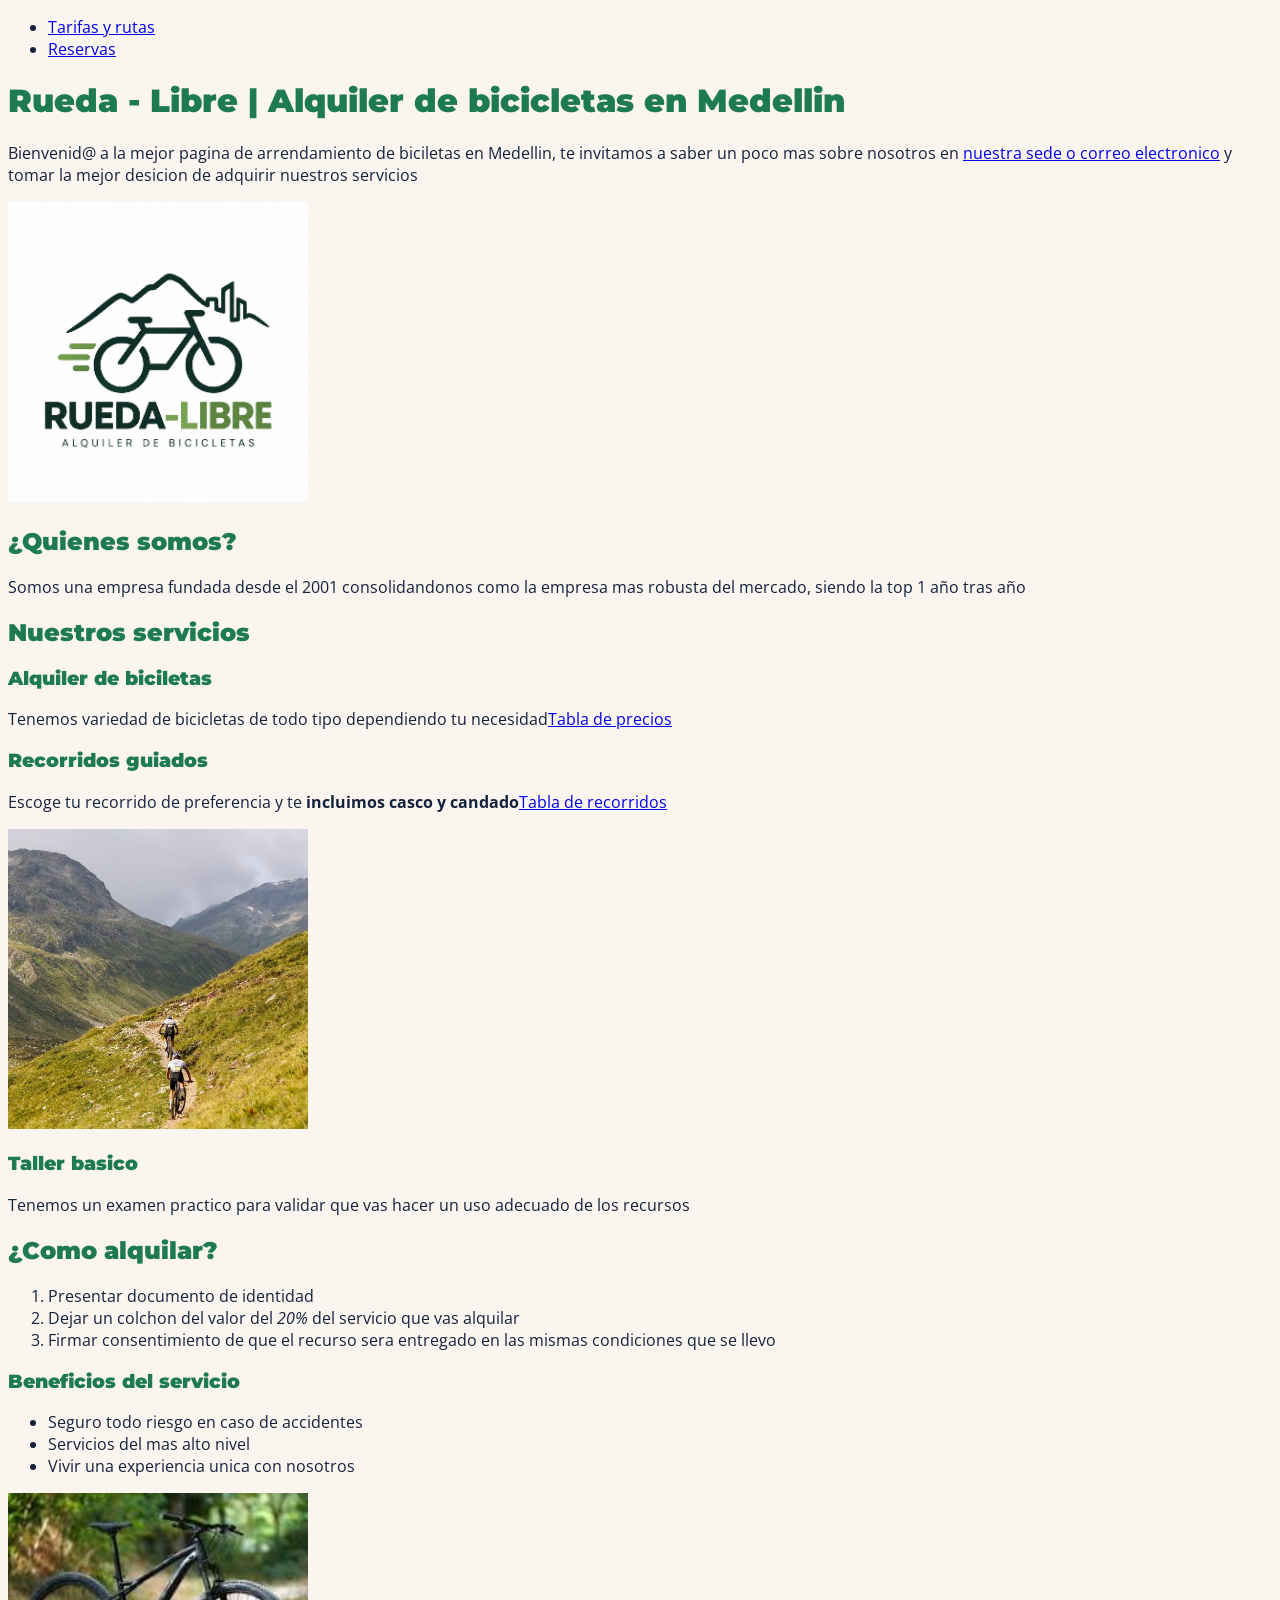
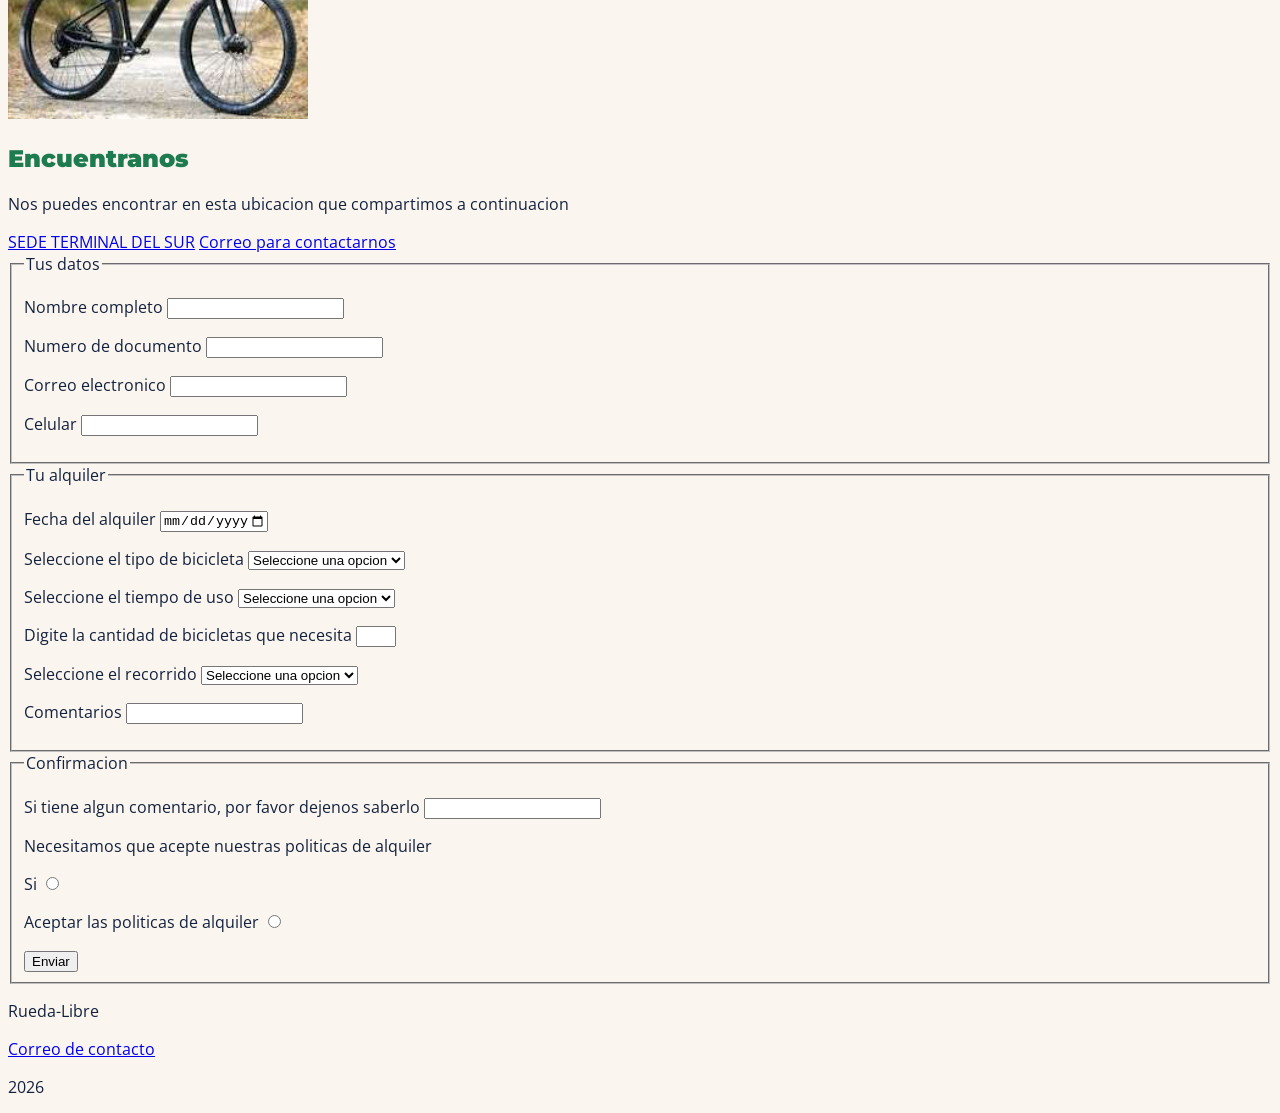
==== index.html @ 1acd418b "Avances en el proyecto" ====
<!DOCTYPE html>
<html lang="en">
<head>
    <meta charset="UTF-8">
    <meta name="viewport" content="width=device-width, initial-scale=1.0">
    <link rel="icon" href="img/Logotipo de rueda-libre.png">
    <link rel="preconnect" href="https://fonts.googleapis.com">
    <link rel="preconnect" href="https://fonts.gstatic.com" crossorigin>
    <link href="https://fonts.googleapis.com/css2?family=Montserrat:wght@700&family=Open+Sans:wght@400;600&display=swap" rel="stylesheet">
    <link rel="stylesheet" href="CSS/styles.css">
    <title>Rueda libre</title>
    <nav>
        <ul>
            
            <li><a href="paginas/tarifas.html">Tarifas y rutas</a></li>
            <li><a href="./paginas/reservas.html">Reservas</a></li>
        </ul>
    </nav>
</head>
<body>
    <h1>Rueda - Libre | Alquiler de bicicletas en Medellin</h1>
    <p>Bienvenid@ a la mejor pagina de arrendamiento de biciletas en Medellin, te invitamos a saber un poco mas sobre nosotros en <a href="#Encuentranos">nuestra sede o correo electronico</a> y tomar la mejor desicion de adquirir nuestros servicios</p>
    
    <img src="img/Logotipo de rueda-libre.png" alt="Portada de empresa ruta" width=300px> 
    <section>
        <h2>¿Quienes somos?</h2>

        <p>Somos una empresa fundada desde el 2001 consolidandonos como la empresa mas robusta del mercado, siendo la top 1 año tras año</p>
    </section>
    <section>
        <h2>Nuestros servicios</h2>
        
            <h3>Alquiler de biciletas</h3>
            <p>Tenemos variedad de bicicletas de todo tipo dependiendo tu necesidad<a href="./paginas/tarifas.html#Tabla-precios">Tabla de precios</a></p>
            <h3>Recorridos guiados</h3>
            <p>Escoge tu recorrido de preferencia y te <strong>incluimos casco y candado</strong><a href="./paginas/tarifas.html#Tabla-recorridos">Tabla de recorridos</a></p>
            <img src="img/imagen-ruta-cicla.jpeg" alt="Imagen de un recorrido que ofrecemos"width = 300px> 
            <h3>Taller basico</h3>
            <p>Tenemos un examen practico para validar que vas hacer un uso adecuado de los recursos</p>
    </section>
    <section>
        <h2>¿Como alquilar?</h2>
        <ol>
            <li>Presentar documento de identidad</li>
            <li>Dejar un colchon del valor del <em>20%</em> del servicio que vas alquilar</li>
            <li>Firmar consentimiento de que el recurso sera entregado en las mismas condiciones que se llevo</li>
        </ol>
            <article>
                <h3>Beneficios del servicio</h3>
                <ul>
                    <li>Seguro todo riesgo en caso de accidentes</li>
                    <li>Servicios del mas alto nivel</li>
                    <li>Vivir una experiencia unica con nosotros</li>
                </ul>
                <img src="img/Imagen_bicicleta.jpeg" alt="Imagen de una de las bicicletas que ofrecemos" width= 300px>
            </article>
    </section>
    <h2 id="Encuentranos">Encuentranos</h2>
    <p>Nos puedes encontrar en esta ubicacion que compartimos a continuacion</p>
    <a href="https://www.google.com/maps/place/Terminal+del+Sur,+Guayabal,+Medell%C3%ADn,+Guayabal,+Medell%C3%ADn,+Antioquia/@6.2165971,-75.5912351,17z/data=!3m1!4b1!4m6!3m5!1s0x8e4429dae731fa69:0x355d5443f303ca95!8m2!3d6.2165971!4d-75.5886602!16s%2Fg%2F11bylbnt47?entry=ttu&g_ep=EgoyMDI2MTAxOC4wIKXMDSoASAFQAw%3D%3D" target="_blank">SEDE TERMINAL DEL SUR</a>
    <a href="mailto:matiasriosospina@gmail.com">Correo para contactarnos</a>
    <section id="Forms">
        <form action="" method="post">
            <fieldset class="Tus-datos">
                <legend>Tus datos</legend>
                <p>
                    <label for="nombre">Nombre completo</label>
                    <input type="text" name="name" id="nombre" required minlength="3">
                
                </p>
                <p>
                    <label for="numero_de_documento">Numero de documento</label>
                    <input type="text" required pattern="[0-9]{6,10}" title="Ingrese entre 6 y 10 digitos numericos">
                </p>
                <p>
                    <label for="email">Correo electronico</label>
                    <input type="email" required>
                </p>
                <p>
                    <label for="celular">Celular</label>
                    <input type="text" required pattern="3[0-9]{9}" title="El numero debe iniciar por 3 y tener 10 digitos">
                </p>
            </fieldset>
            <fieldset class="Tu-alquiler">
                <legend>Tu alquiler</legend>
                <p>
                    <label for="fecha_alquiler">Fecha del alquiler</label>
                    <input type="date" required min="2026-1101" max="2026-12-31" >
                </p>
                
                <p>
                    <label for="Tipo_bicicleta_select">Seleccione el tipo de bicicleta</label>
                    <select name="Tipo_bicicleta_select" id="Tipo_bicicleta_select" required>
                        <option value="">Seleccione una opcion</option>
                        <option value="montaña">Montaña</option>
                        <option value="urbana">Urbana</option>
                        <option value="electrica">Electrica</option>
                    </select>
                </p>
                <p>
                    <label for="tiempo">Seleccione el tiempo de uso</label>
                    <select name="tiempo" id="tiempo_select">
                        <option value="">Seleccione una opcion</option>
                        <option value="1hora">1 hora</option>
                        <option value="medio_dia">Medio dia</option>
                        <option value="dia_completo">Dia completo</option>
                    </select>
                </p>
                <p>
                    <label for="cantidad_bicicletas">Digite la cantidad de bicicletas que necesita</label>
                    <input type="number" id="" min="1" max="6">
                </p>
                <p>
                    <label for="recorrido_guiado">Seleccione el recorrido</label>
                    <select name="recorrido_guiado" id="recorrido_guiado">
                        <option value="">Seleccione una opcion</option>
                        <option value="ninguno">Ninguno</option>
                        <option value="cerro">Cerro de las 3 cruces</option>
                        <option value="estadio">Vuelta estadio</option>
                        <option value="ruta_lechera">Ruta lechera</option>
                    </select>
                </p>
                <p>
                    <label for="comentarios">Comentarios</label>
                    <input type="textarea" name="" id="">
                </p>
            </fieldset>
            <fieldset class="Confirmacion">
                <legend>Confirmacion</legend>
                <p>
                    <label for="comentario">Si tiene algun comentario, por favor dejenos saberlo</label>
                    <input type="textarea" name="" id="">
                </p>
                <p>Necesitamos que acepte nuestras politicas de alquiler</p>
                <p>
                    <label for="aceptacion">Si</label>
                    <input type="radio" name="" id="">
                </p>
                <p>
                    <label for="politicas">Aceptar las politicas de alquiler</label>
                    <input type="radio" name="" id="" title="Es obligatorio aceptar las politicas">
                </p>
                <button type="submit">Enviar</button>
            </fieldset>
        </form>
    </section>
</body>
<footer>
    <p>Rueda-Libre</p>
    <a href="malito:matiasriosospina1@gmail.com">Correo de contacto</a>
    <p>2026</p>
</footer>
</html>
---- CSS/styles.css ----
:root {
    --verde-ruta: #1E7A4F;
    --naranja-pedal: #F39A2B;
    --azul-noche: #14213D;
    --crema: #FAF6EF;
    --gris-asfalto: #5B6470;

    --fuente-titulos: "Montserrat", Arial, sans-serif;
    --fuente-textos: "Open Sans", Arial, sans-serif;

    --espacio-pequeno: 0.5rem;
    --espacio-medio: 1rem;
    --espacio-grande: 2rem;
}


body {
    font-family: var(--fuente-textos);
    color: var(--azul-noche);
    background-color: var(--crema)
}

h1,h2,h3,h4,h5,h6 {
    font-family: var(--fuente-titulos);
    font-weight: 900;
    color: var(--verde-ruta);
}
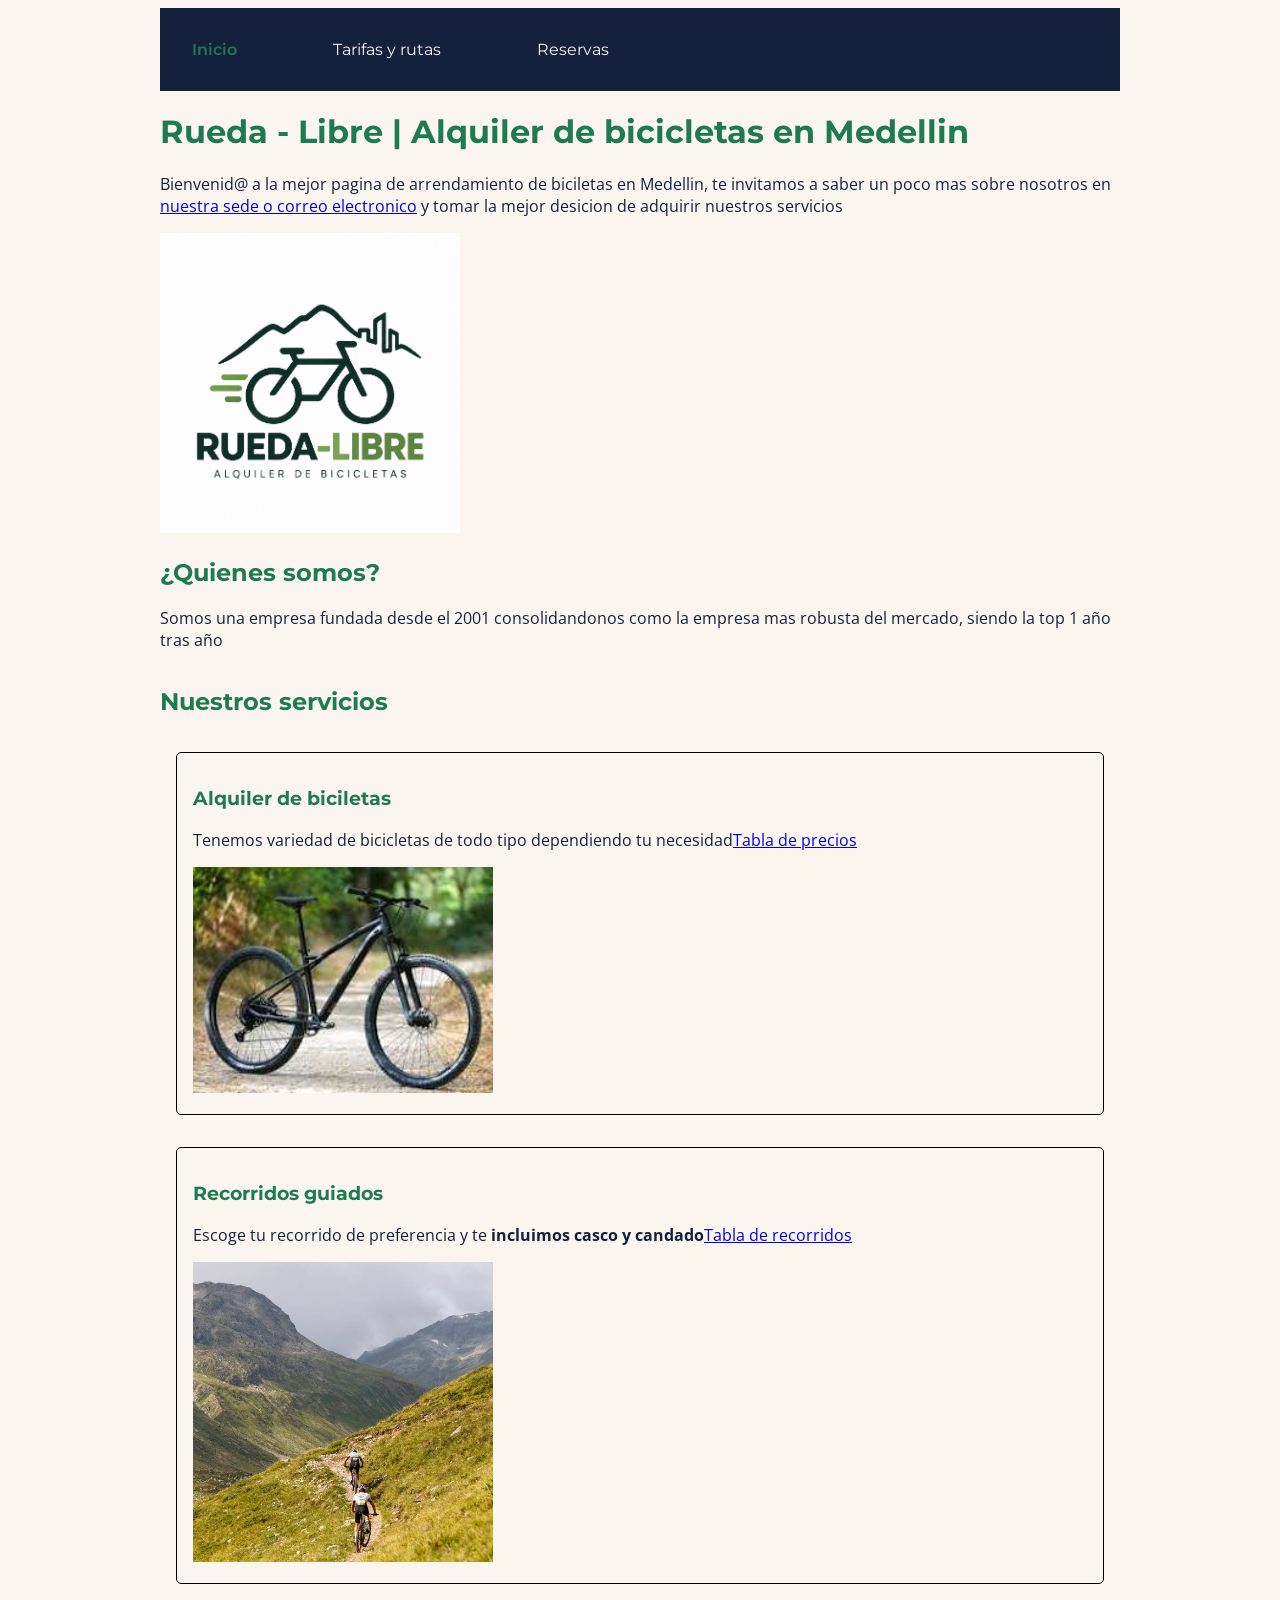
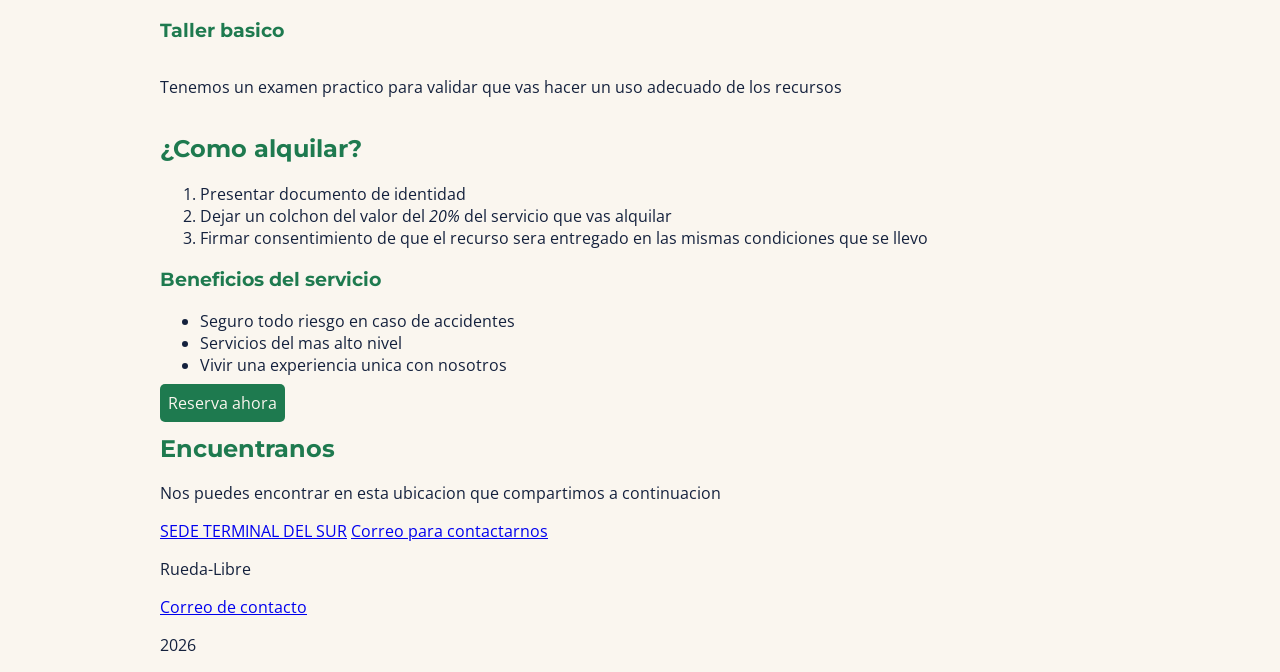
==== commit 85fa15ed: "Cambios CSS" ====
--- a/index.html
+++ b/index.html
@@ -9,145 +9,73 @@
     <link href="https://fonts.googleapis.com/css2?family=Montserrat:wght@700&family=Open+Sans:wght@400;600&display=swap" rel="stylesheet">
     <link rel="stylesheet" href="CSS/styles.css">
     <title>Rueda libre</title>
-    <nav>
-        <ul>
-            
-            <li><a href="paginas/tarifas.html">Tarifas y rutas</a></li>
-            <li><a href="./paginas/reservas.html">Reservas</a></li>
-        </ul>
-    </nav>
+    
 </head>
+
 <body>
-    <h1>Rueda - Libre | Alquiler de bicicletas en Medellin</h1>
-    <p>Bienvenid@ a la mejor pagina de arrendamiento de biciletas en Medellin, te invitamos a saber un poco mas sobre nosotros en <a href="#Encuentranos">nuestra sede o correo electronico</a> y tomar la mejor desicion de adquirir nuestros servicios</p>
-    
-    <img src="img/Logotipo de rueda-libre.png" alt="Portada de empresa ruta" width=300px> 
-    <section>
-        <h2>¿Quienes somos?</h2>
+    <main>
+        <header class="">
+            <nav>
+            <ul id="menu">
+                <li><a href="#" class="activo">Inicio</a></li>
+                <li><a href="paginas/tarifas.html">Tarifas y rutas</a></li>
+                <li><a href="paginas/reservas.html">Reservas</a></li>
+            </ul>
+        </nav>
+        </header>
+        <h1>Rueda - Libre | Alquiler de bicicletas en Medellin</h1>
+        <p>Bienvenid@ a la mejor pagina de arrendamiento de biciletas en Medellin, te invitamos a saber un poco mas sobre nosotros en <a href="#Encuentranos">nuestra sede o correo electronico</a> y tomar la mejor desicion de adquirir nuestros servicios</p>
 
-        <p>Somos una empresa fundada desde el 2001 consolidandonos como la empresa mas robusta del mercado, siendo la top 1 año tras año</p>
-    </section>
-    <section>
-        <h2>Nuestros servicios</h2>
-        
-            <h3>Alquiler de biciletas</h3>
-            <p>Tenemos variedad de bicicletas de todo tipo dependiendo tu necesidad<a href="./paginas/tarifas.html#Tabla-precios">Tabla de precios</a></p>
-            <h3>Recorridos guiados</h3>
-            <p>Escoge tu recorrido de preferencia y te <strong>incluimos casco y candado</strong><a href="./paginas/tarifas.html#Tabla-recorridos">Tabla de recorridos</a></p>
-            <img src="img/imagen-ruta-cicla.jpeg" alt="Imagen de un recorrido que ofrecemos"width = 300px> 
-            <h3>Taller basico</h3>
-            <p>Tenemos un examen practico para validar que vas hacer un uso adecuado de los recursos</p>
-    </section>
-    <section>
-        <h2>¿Como alquilar?</h2>
-        <ol>
-            <li>Presentar documento de identidad</li>
-            <li>Dejar un colchon del valor del <em>20%</em> del servicio que vas alquilar</li>
-            <li>Firmar consentimiento de que el recurso sera entregado en las mismas condiciones que se llevo</li>
-        </ol>
-            <article>
-                <h3>Beneficios del servicio</h3>
-                <ul>
-                    <li>Seguro todo riesgo en caso de accidentes</li>
-                    <li>Servicios del mas alto nivel</li>
-                    <li>Vivir una experiencia unica con nosotros</li>
-                </ul>
-                <img src="img/Imagen_bicicleta.jpeg" alt="Imagen de una de las bicicletas que ofrecemos" width= 300px>
-            </article>
-    </section>
-    <h2 id="Encuentranos">Encuentranos</h2>
-    <p>Nos puedes encontrar en esta ubicacion que compartimos a continuacion</p>
-    <a href="https://www.google.com/maps/place/Terminal+del+Sur,+Guayabal,+Medell%C3%ADn,+Guayabal,+Medell%C3%ADn,+Antioquia/@6.2165971,-75.5912351,17z/data=!3m1!4b1!4m6!3m5!1s0x8e4429dae731fa69:0x355d5443f303ca95!8m2!3d6.2165971!4d-75.5886602!16s%2Fg%2F11bylbnt47?entry=ttu&g_ep=EgoyMDI2MTAxOC4wIKXMDSoASAFQAw%3D%3D" target="_blank">SEDE TERMINAL DEL SUR</a>
-    <a href="mailto:matiasriosospina@gmail.com">Correo para contactarnos</a>
-    <section id="Forms">
-        <form action="" method="post">
-            <fieldset class="Tus-datos">
-                <legend>Tus datos</legend>
-                <p>
-                    <label for="nombre">Nombre completo</label>
-                    <input type="text" name="name" id="nombre" required minlength="3">
-                
-                </p>
-                <p>
-                    <label for="numero_de_documento">Numero de documento</label>
-                    <input type="text" required pattern="[0-9]{6,10}" title="Ingrese entre 6 y 10 digitos numericos">
-                </p>
-                <p>
-                    <label for="email">Correo electronico</label>
-                    <input type="email" required>
-                </p>
-                <p>
-                    <label for="celular">Celular</label>
-                    <input type="text" required pattern="3[0-9]{9}" title="El numero debe iniciar por 3 y tener 10 digitos">
-                </p>
-            </fieldset>
-            <fieldset class="Tu-alquiler">
-                <legend>Tu alquiler</legend>
-                <p>
-                    <label for="fecha_alquiler">Fecha del alquiler</label>
-                    <input type="date" required min="2026-1101" max="2026-12-31" >
-                </p>
-                
-                <p>
-                    <label for="Tipo_bicicleta_select">Seleccione el tipo de bicicleta</label>
-                    <select name="Tipo_bicicleta_select" id="Tipo_bicicleta_select" required>
-                        <option value="">Seleccione una opcion</option>
-                        <option value="montaña">Montaña</option>
-                        <option value="urbana">Urbana</option>
-                        <option value="electrica">Electrica</option>
-                    </select>
-                </p>
-                <p>
-                    <label for="tiempo">Seleccione el tiempo de uso</label>
-                    <select name="tiempo" id="tiempo_select">
-                        <option value="">Seleccione una opcion</option>
-                        <option value="1hora">1 hora</option>
-                        <option value="medio_dia">Medio dia</option>
-                        <option value="dia_completo">Dia completo</option>
-                    </select>
-                </p>
-                <p>
-                    <label for="cantidad_bicicletas">Digite la cantidad de bicicletas que necesita</label>
-                    <input type="number" id="" min="1" max="6">
-                </p>
-                <p>
-                    <label for="recorrido_guiado">Seleccione el recorrido</label>
-                    <select name="recorrido_guiado" id="recorrido_guiado">
-                        <option value="">Seleccione una opcion</option>
-                        <option value="ninguno">Ninguno</option>
-                        <option value="cerro">Cerro de las 3 cruces</option>
-                        <option value="estadio">Vuelta estadio</option>
-                        <option value="ruta_lechera">Ruta lechera</option>
-                    </select>
-                </p>
-                <p>
-                    <label for="comentarios">Comentarios</label>
-                    <input type="textarea" name="" id="">
-                </p>
-            </fieldset>
-            <fieldset class="Confirmacion">
-                <legend>Confirmacion</legend>
-                <p>
-                    <label for="comentario">Si tiene algun comentario, por favor dejenos saberlo</label>
-                    <input type="textarea" name="" id="">
-                </p>
-                <p>Necesitamos que acepte nuestras politicas de alquiler</p>
-                <p>
-                    <label for="aceptacion">Si</label>
-                    <input type="radio" name="" id="">
-                </p>
-                <p>
-                    <label for="politicas">Aceptar las politicas de alquiler</label>
-                    <input type="radio" name="" id="" title="Es obligatorio aceptar las politicas">
-                </p>
-                <button type="submit">Enviar</button>
-            </fieldset>
-        </form>
-    </section>
-</body>
-<footer>
+        <img src="img/Logotipo de rueda-libre.png" alt="Portada de empresa ruta" width=300px> 
+        <section>
+            <h2>¿Quienes somos?</h2>
+
+            <p>Somos una empresa fundada desde el 2001 consolidandonos como la empresa mas robusta del mercado, siendo la top 1 año tras año</p>
+        </section>
+        <section id="servicios">
+            <h2>Nuestros servicios</h2>
+                <article id="alquiler">
+                    <h3>Alquiler de biciletas</h3>
+                    <p>Tenemos variedad de bicicletas de todo tipo dependiendo tu necesidad<a href="./paginas/tarifas.html#Tabla-precios">Tabla de precios</a></p>
+                    <img src="img/Imagen_bicicleta.jpeg" alt="Imagen de una de las bicicletas que ofrecemos" width= 300px>
+                </article>
+                <article id="recorridos">
+                    <h3>Recorridos guiados</h3>
+                    <p>Escoge tu recorrido de preferencia y te <strong>incluimos casco y candado</strong><a href="./paginas/tarifas.html#Tabla-recorridos">Tabla de recorridos</a></p>
+                    <img src="img/imagen-ruta-cicla.jpeg" alt="Imagen de un recorrido que ofrecemos"width = 300px> 
+                </article>
+                <h3>Taller basico</h3>
+                <p>Tenemos un examen practico para validar que vas hacer un uso adecuado de los recursos</p>
+        </section>
+        <section>
+            <h2>¿Como alquilar?</h2>
+            <ol>
+                <li>Presentar documento de identidad</li>
+                <li>Dejar un colchon del valor del <em>20%</em> del servicio que vas alquilar</li>
+                <li>Firmar consentimiento de que el recurso sera entregado en las mismas condiciones que se llevo</li>
+
+            </ol>
+                <article>
+                    <h3>Beneficios del servicio</h3>
+                    <ul>
+                        <li>Seguro todo riesgo en caso de accidentes</li>
+                        <li>Servicios del mas alto nivel</li>
+                        <li>Vivir una experiencia unica con nosotros</li>
+                    </ul>
+
+                </article>
+                <a href="paginas/reservas.html" class="reserva-ahora">Reserva ahora </a>
+        </section>
+        <h2 id="Encuentranos">Encuentranos</h2>
+        <p>Nos puedes encontrar en esta ubicacion que compartimos a continuacion</p>
+        <a href="https://www.google.com/maps/place/Terminal+del+Sur,+Guayabal,+Medell%C3%ADn,+Guayabal,+Medell%C3%ADn,+Antioquia/@6.2165971,-75.5912351,17z/data=!3m1!4b1!4m6!3m5!1s0x8e4429dae731fa69:0x355d5443f303ca95!8m2!3d6.2165971!4d-75.5886602!16s%2Fg%2F11bylbnt47?entry=ttu&g_ep=EgoyMDI2MTAxOC4wIKXMDSoASAFQAw%3D%3D" target="_blank">SEDE TERMINAL DEL SUR</a>
+        <a href="mailto:matiasriosospina@gmail.com">Correo para contactarnos</a>
+    </main>
+    <footer>
     <p>Rueda-Libre</p>
     <a href="malito:matiasriosospina1@gmail.com">Correo de contacto</a>
+    
     <p>2026</p>
-</footer>
+    </footer>
+</body>
 </html>
--- a/CSS/styles.css
+++ b/CSS/styles.css
@@ -22,6 +22,68 @@
 
 h1,h2,h3,h4,h5,h6 {
     font-family: var(--fuente-titulos);
-    font-weight: 900;
     color: var(--verde-ruta);
 }
+
+/*#menu a { color: var(--gris-asfalto); }*/
+
+.activo { color: var(--verde-ruta); font-weight: 600; }
+
+.reserva-ahora{
+    text-decoration: none;
+    background-color: #1E7A4F;
+    border-radius: 5px;
+    padding: var(--espacio-pequeno);
+    color: #FAF6EF;
+}
+
+.activo:hover {
+    background-color: #5B6470;
+    color: var(--crema);
+}
+
+*:focus{
+    border-radius: 5px;
+    outline: solid red;
+}
+header {
+    background-color: var(--azul-noche);
+    font-family: var(--fuente-titulos);
+    display: flex;
+}
+nav ul{
+    display: flex;
+    gap: var(--espacio-grande);
+    list-style: none;
+    flex-wrap: wrap;
+    padding: 0;
+}
+nav ul li a {
+    display: block;
+    padding: var(--espacio-medio) var(--espacio-grande);
+    color: var(--crema);
+    text-decoration: none;
+}
+
+#alquiler, #recorridos {
+    border: 1px solid black;
+    border-radius: 5px;
+    margin: var(--espacio-medio);
+    padding: var(--espacio-medio);
+}
+#servicios {
+    display: flex;
+    flex-direction: column;
+    justify-content: center;
+}
+main{
+    max-width: 60rem;
+    width: 100%;
+    margin: 0 auto;
+
+}
+footer {
+    max-width: 60rem;
+    width: 100%;
+    margin: 0 auto;
+}
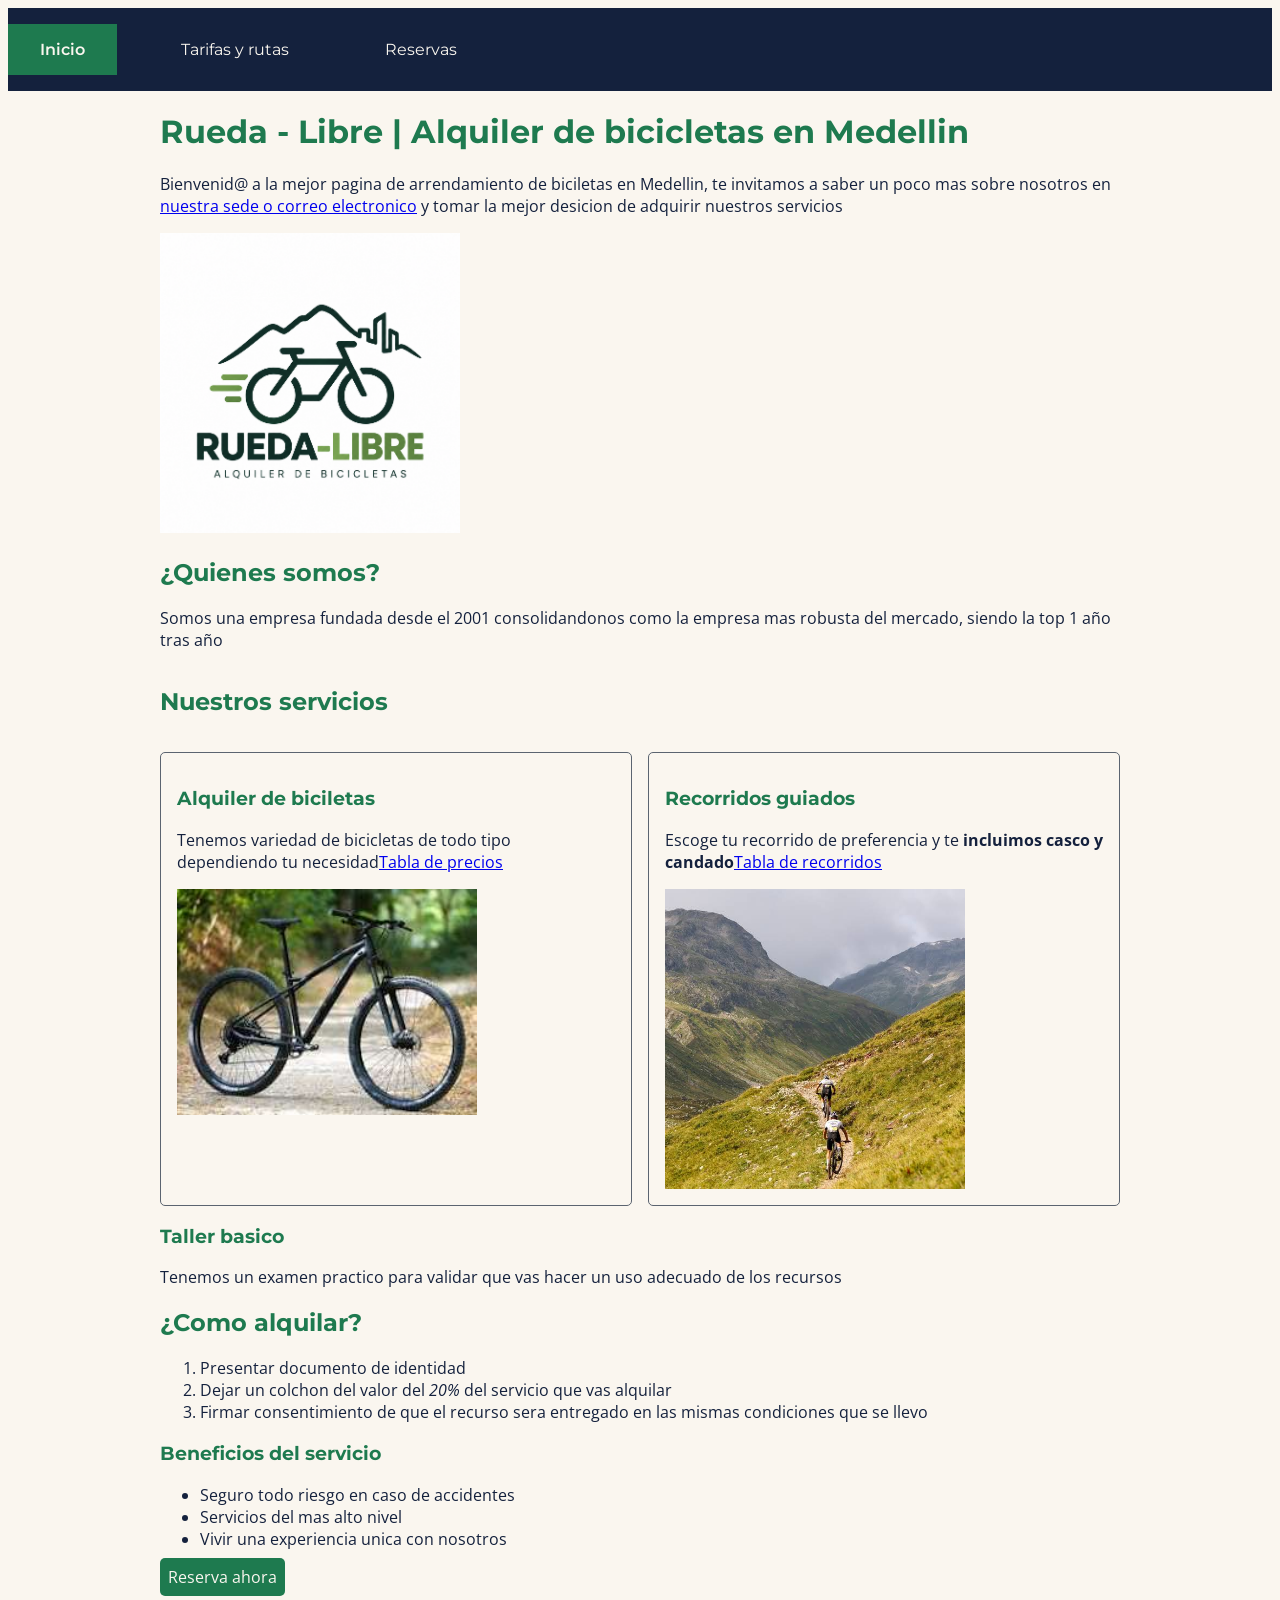
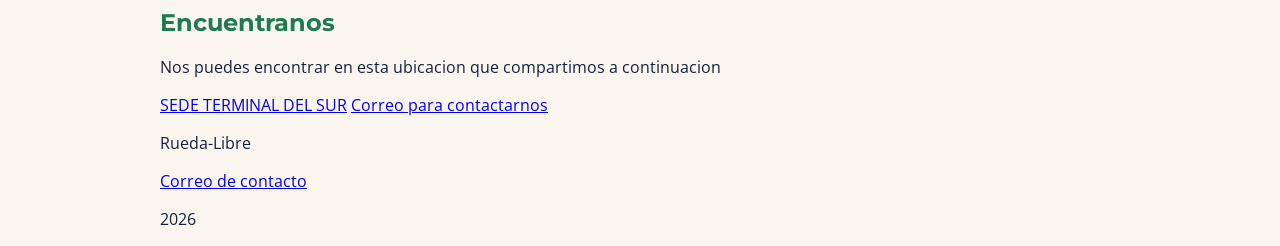
==== commit 19791604: "Cambios agregados de flex-box" ====
--- a/index.html
+++ b/index.html
@@ -1,81 +1,130 @@
-<!DOCTYPE html>
+<!doctype html>
 <html lang="en">
-<head>
-    <meta charset="UTF-8">
-    <meta name="viewport" content="width=device-width, initial-scale=1.0">
-    <link rel="icon" href="img/Logotipo de rueda-libre.png">
-    <link rel="preconnect" href="https://fonts.googleapis.com">
-    <link rel="preconnect" href="https://fonts.gstatic.com" crossorigin>
-    <link href="https://fonts.googleapis.com/css2?family=Montserrat:wght@700&family=Open+Sans:wght@400;600&display=swap" rel="stylesheet">
-    <link rel="stylesheet" href="CSS/styles.css">
+  <head>
+    <meta charset="UTF-8" />
+    <meta name="viewport" content="width=device-width, initial-scale=1.0" />
+    <link rel="icon" href="img/Logotipo de rueda-libre.png" />
+    <link rel="preconnect" href="https://fonts.googleapis.com" />
+    <link rel="preconnect" href="https://fonts.gstatic.com" crossorigin />
+    <link
+      href="https://fonts.googleapis.com/css2?family=Montserrat:wght@700&family=Open+Sans:wght@400;600&display=swap"
+      rel="stylesheet"
+    />
+    <link rel="stylesheet" href="CSS/styles.css" />
     <title>Rueda libre</title>
-    
-</head>
+  </head>
 
-<body>
+  <body>
+    <header class="">
+      <nav>
+        <ul id="menu">
+          <li><a href="#" class="activo">Inicio</a></li>
+          <li><a href="paginas/tarifas.html">Tarifas y rutas</a></li>
+          <li><a href="paginas/reservas.html">Reservas</a></li>
+        </ul>
+      </nav>
+    </header>
     <main>
-        <header class="">
-            <nav>
-            <ul id="menu">
-                <li><a href="#" class="activo">Inicio</a></li>
-                <li><a href="paginas/tarifas.html">Tarifas y rutas</a></li>
-                <li><a href="paginas/reservas.html">Reservas</a></li>
-            </ul>
-        </nav>
-        </header>
-        <h1>Rueda - Libre | Alquiler de bicicletas en Medellin</h1>
-        <p>Bienvenid@ a la mejor pagina de arrendamiento de biciletas en Medellin, te invitamos a saber un poco mas sobre nosotros en <a href="#Encuentranos">nuestra sede o correo electronico</a> y tomar la mejor desicion de adquirir nuestros servicios</p>
+      <h1>Rueda - Libre | Alquiler de bicicletas en Medellin</h1>
+      <p>
+        Bienvenid@ a la mejor pagina de arrendamiento de biciletas en Medellin,
+        te invitamos a saber un poco mas sobre nosotros en
+        <a href="#Encuentranos">nuestra sede o correo electronico</a> y tomar la
+        mejor desicion de adquirir nuestros servicios
+      </p>
 
-        <img src="img/Logotipo de rueda-libre.png" alt="Portada de empresa ruta" width=300px> 
-        <section>
-            <h2>¿Quienes somos?</h2>
+      <img
+        src="img/Logotipo de rueda-libre.png"
+        alt="Portada de empresa ruta"
+        width="300px"
+      />
+      <section>
+        <h2>¿Quienes somos?</h2>
 
-            <p>Somos una empresa fundada desde el 2001 consolidandonos como la empresa mas robusta del mercado, siendo la top 1 año tras año</p>
-        </section>
-        <section id="servicios">
-            <h2>Nuestros servicios</h2>
-                <article id="alquiler">
-                    <h3>Alquiler de biciletas</h3>
-                    <p>Tenemos variedad de bicicletas de todo tipo dependiendo tu necesidad<a href="./paginas/tarifas.html#Tabla-precios">Tabla de precios</a></p>
-                    <img src="img/Imagen_bicicleta.jpeg" alt="Imagen de una de las bicicletas que ofrecemos" width= 300px>
-                </article>
-                <article id="recorridos">
-                    <h3>Recorridos guiados</h3>
-                    <p>Escoge tu recorrido de preferencia y te <strong>incluimos casco y candado</strong><a href="./paginas/tarifas.html#Tabla-recorridos">Tabla de recorridos</a></p>
-                    <img src="img/imagen-ruta-cicla.jpeg" alt="Imagen de un recorrido que ofrecemos"width = 300px> 
-                </article>
-                <h3>Taller basico</h3>
-                <p>Tenemos un examen practico para validar que vas hacer un uso adecuado de los recursos</p>
-        </section>
-        <section>
-            <h2>¿Como alquilar?</h2>
-            <ol>
-                <li>Presentar documento de identidad</li>
-                <li>Dejar un colchon del valor del <em>20%</em> del servicio que vas alquilar</li>
-                <li>Firmar consentimiento de que el recurso sera entregado en las mismas condiciones que se llevo</li>
-
-            </ol>
-                <article>
-                    <h3>Beneficios del servicio</h3>
-                    <ul>
-                        <li>Seguro todo riesgo en caso de accidentes</li>
-                        <li>Servicios del mas alto nivel</li>
-                        <li>Vivir una experiencia unica con nosotros</li>
-                    </ul>
-
-                </article>
-                <a href="paginas/reservas.html" class="reserva-ahora">Reserva ahora </a>
-        </section>
-        <h2 id="Encuentranos">Encuentranos</h2>
-        <p>Nos puedes encontrar en esta ubicacion que compartimos a continuacion</p>
-        <a href="https://www.google.com/maps/place/Terminal+del+Sur,+Guayabal,+Medell%C3%ADn,+Guayabal,+Medell%C3%ADn,+Antioquia/@6.2165971,-75.5912351,17z/data=!3m1!4b1!4m6!3m5!1s0x8e4429dae731fa69:0x355d5443f303ca95!8m2!3d6.2165971!4d-75.5886602!16s%2Fg%2F11bylbnt47?entry=ttu&g_ep=EgoyMDI2MTAxOC4wIKXMDSoASAFQAw%3D%3D" target="_blank">SEDE TERMINAL DEL SUR</a>
-        <a href="mailto:matiasriosospina@gmail.com">Correo para contactarnos</a>
+        <p>
+          Somos una empresa fundada desde el 2001 consolidandonos como la
+          empresa mas robusta del mercado, siendo la top 1 año tras año
+        </p>
+      </section>
+      <section id="servicios">
+        <h2>Nuestros servicios</h2>
+        <article class="alquiler">
+          <h3>Alquiler de biciletas</h3>
+          <p>
+            Tenemos variedad de bicicletas de todo tipo dependiendo tu
+            necesidad<a href="./paginas/tarifas.html#Tabla-precios"
+              >Tabla de precios</a
+            >
+          </p>
+          <img
+            src="img/Imagen_bicicleta.jpeg"
+            alt="Imagen de una de las bicicletas que ofrecemos"
+            width="300px"
+          />
+        </article>
+        <article class="recorridos">
+          <h3>Recorridos guiados</h3>
+          <p>
+            Escoge tu recorrido de preferencia y te
+            <strong>incluimos casco y candado</strong
+            ><a href="./paginas/tarifas.html#Tabla-recorridos"
+              >Tabla de recorridos</a
+            >
+          </p>
+          <img
+            src="img/imagen-ruta-cicla.jpeg"
+            alt="Imagen de un recorrido que ofrecemos"
+            width="300px"
+          />
+        </article>
+        
+      </section>
+      <section>
+        <h3>Taller basico</h3>
+        <p>
+          Tenemos un examen practico para validar que vas hacer un uso adecuado
+          de los recursos
+        </p>
+      </section>
+      <section>
+        <h2>¿Como alquilar?</h2>
+        <ol>
+          <li>Presentar documento de identidad</li>
+          <li>
+            Dejar un colchon del valor del <em>20%</em> del servicio que vas
+            alquilar
+          </li>
+          <li>
+            Firmar consentimiento de que el recurso sera entregado en las mismas
+            condiciones que se llevo
+          </li>
+        </ol>
+        <article>
+          <h3>Beneficios del servicio</h3>
+          <ul>
+            <li>Seguro todo riesgo en caso de accidentes</li>
+            <li>Servicios del mas alto nivel</li>
+            <li>Vivir una experiencia unica con nosotros</li>
+          </ul>
+        </article>
+        <a href="paginas/reservas.html" class="reserva-ahora">Reserva ahora </a>
+      </section>
+      <h2 id="Encuentranos">Encuentranos</h2>
+      <p>
+        Nos puedes encontrar en esta ubicacion que compartimos a continuacion
+      </p>
+      <a
+        href="https://www.google.com/maps/place/Terminal+del+Sur,+Guayabal,+Medell%C3%ADn,+Guayabal,+Medell%C3%ADn,+Antioquia/@6.2165971,-75.5912351,17z/data=!3m1!4b1!4m6!3m5!1s0x8e4429dae731fa69:0x355d5443f303ca95!8m2!3d6.2165971!4d-75.5886602!16s%2Fg%2F11bylbnt47?entry=ttu&g_ep=EgoyMDI2MTAxOC4wIKXMDSoASAFQAw%3D%3D"
+        target="_blank"
+        >SEDE TERMINAL DEL SUR</a
+      >
+      <a href="mailto:matiasriosospina@gmail.com">Correo para contactarnos</a>
     </main>
     <footer>
-    <p>Rueda-Libre</p>
-    <a href="malito:matiasriosospina1@gmail.com">Correo de contacto</a>
-    
-    <p>2026</p>
+      <p>Rueda-Libre</p>
+      <a href="malito:matiasriosospina1@gmail.com">Correo de contacto</a>
+
+      <p>2026</p>
     </footer>
-</body>
-</html>+  </body>
+</html>
--- a/CSS/styles.css
+++ b/CSS/styles.css
@@ -1,89 +1,120 @@
+*{
+  box-sizing: border-box;
+}
+
 :root {
-    --verde-ruta: #1E7A4F;
-    --naranja-pedal: #F39A2B;
-    --azul-noche: #14213D;
-    --crema: #FAF6EF;
-    --gris-asfalto: #5B6470;
+  --verde-ruta: #1e7a4f;
+  --naranja-pedal: #f39a2b;
+  --azul-noche: #14213d;
+  --crema: #faf6ef;
+  --gris-asfalto: #5b6470;
 
-    --fuente-titulos: "Montserrat", Arial, sans-serif;
-    --fuente-textos: "Open Sans", Arial, sans-serif;
+  --fuente-titulos: "Montserrat", Arial, sans-serif;
+  --fuente-textos: "Open Sans", Arial, sans-serif;
 
-    --espacio-pequeno: 0.5rem;
-    --espacio-medio: 1rem;
-    --espacio-grande: 2rem;
+  --espacio-pequeno: 0.5rem;
+  --espacio-medio: 1rem;
+  --espacio-grande: 2rem;
+}
+
+body {
+  font-family: var(--fuente-textos);
+  color: var(--azul-noche);
+  background-color: var(--crema);
+}
+
+h1,h2,h3,h4,h5,h6 {
+  font-family: var(--fuente-titulos);
+  color: var(--verde-ruta);
+}
+
+.menu a {
+  color: white;
+  text-decoration: none;
+
+}
+
+#menu a.activo {
+  color: var(--crema);
+  font-weight: 600;
+  background-color: var(--verde-ruta);
+
+}
+
+.reserva-ahora {
+  text-decoration: none;
+  background-color: #1e7a4f;
+  border-radius: 5px;
+  padding: var(--espacio-pequeno);
+  color: #faf6ef;
 }
 
 
-body {
-    font-family: var(--fuente-textos);
-    color: var(--azul-noche);
-    background-color: var(--crema)
+#menu a:hover {
+  color: var(--naranja-pedal);
+  background-color: var(--gris-asfalto);
+  
+}
+#menu a:focus {
+  outline: 3px solid var(--naranja-pedal);
+  outline-offset: var(--espacio-pequeno);
+  color: var(--naranja-pedal);
 }
 
-h1,h2,h3,h4,h5,h6 {
-    font-family: var(--fuente-titulos);
-    color: var(--verde-ruta);
+header {
+  background-color: var(--azul-noche);
+  font-family: var(--fuente-titulos);
+  display: flex;
+}
+nav ul {
+  display: flex;
+  gap: var(--espacio-grande);
+  list-style: none;
+  flex-wrap: wrap;
+  padding: 0;
+}
+nav ul li a {
+  display: block;
+  padding: var(--espacio-medio) var(--espacio-grande);
+  color: var(--crema);
+  text-decoration: none;
 }
 
-/*#menu a { color: var(--gris-asfalto); }*/
-
-.activo { color: var(--verde-ruta); font-weight: 600; }
-
-.reserva-ahora{
-    text-decoration: none;
-    background-color: #1E7A4F;
-    border-radius: 5px;
-    padding: var(--espacio-pequeno);
-    color: #FAF6EF;
+.alquiler,
+.recorridos {
+  flex: 1 1 18rem;
+  margin: 0;
+  padding: var(--espacio-medio);
+  border: 1px solid var(--gris-asfalto);
+  border-radius: 5px;
 }
 
-.activo:hover {
-    background-color: #5B6470;
-    color: var(--crema);
+.alquiler img,
+.recorridos img {
+  display: block;
+  max-width: 100%;
+  height: auto;
 }
 
-*:focus{
-    border-radius: 5px;
-    outline: solid red;
+#servicios {
+  display: flex;
+  flex-wrap: wrap;
+  gap: var(--espacio-medio);
 }
-header {
-    background-color: var(--azul-noche);
-    font-family: var(--fuente-titulos);
-    display: flex;
-}
-nav ul{
-    display: flex;
-    gap: var(--espacio-grande);
-    list-style: none;
-    flex-wrap: wrap;
-    padding: 0;
-}
-nav ul li a {
-    display: block;
-    padding: var(--espacio-medio) var(--espacio-grande);
-    color: var(--crema);
-    text-decoration: none;
+#servicios > h2 {
+  flex-basis: 100%;
 }
 
-#alquiler, #recorridos {
-    border: 1px solid black;
-    border-radius: 5px;
-    margin: var(--espacio-medio);
-    padding: var(--espacio-medio);
-}
-#servicios {
-    display: flex;
-    flex-direction: column;
-    justify-content: center;
-}
-main{
-    max-width: 60rem;
-    width: 100%;
-    margin: 0 auto;
-
+main {
+  max-width: 60rem;
+  width: 100%;
+  margin: 0 auto;
+  box-sizing: border-box;
 }
 footer {
-    max-width: 60rem;
-    width: 100%;
-    margin: 0 auto;
+  max-width: 60rem;
+  width: 100%;
+  margin: 0 auto;
 }
+
+
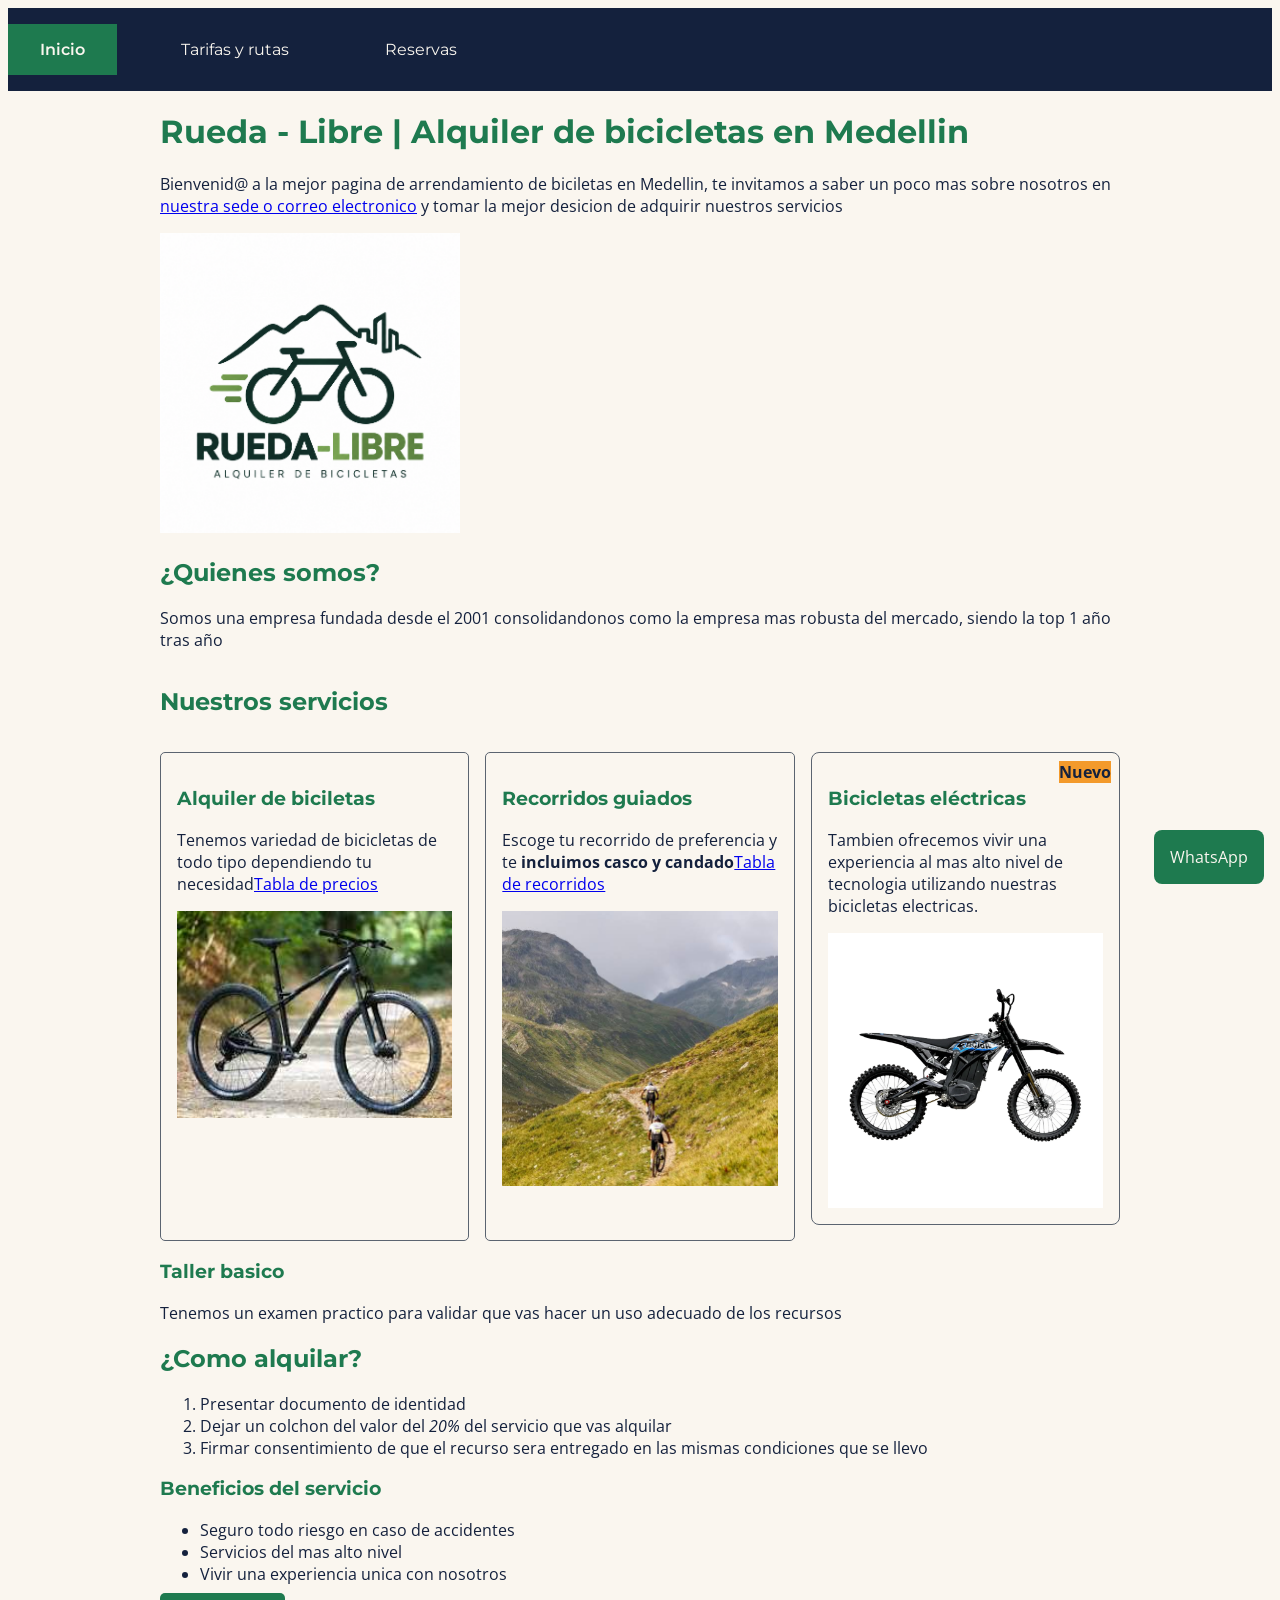
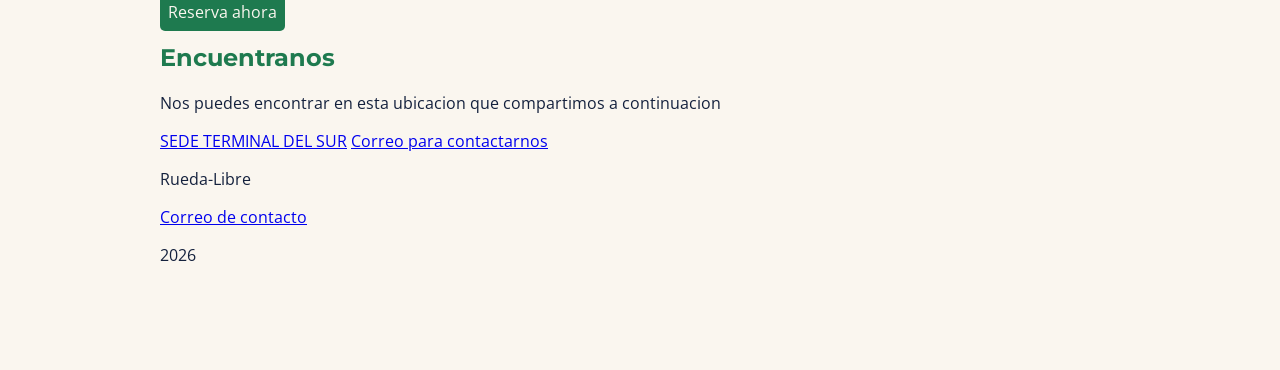
==== commit e5086b6b: "Semana 1 finalizada" ====
--- a/index.html
+++ b/index.html
@@ -77,6 +77,12 @@
             width="300px"
           />
         </article>
+        <article class="tarjeta">
+          <span class="etiqueta-nuevo"><strong>Nuevo</strong></span>
+          <h3>Bicicletas eléctricas</h3>
+          <p>Tambien ofrecemos vivir una experiencia al mas alto nivel de tecnologia utilizando nuestras bicicletas electricas.</p>
+          <img src="img/bicicleta-electrica.webp" alt="Bicicleta electrica">
+        </article>
         
       </section>
       <section>
@@ -126,5 +132,9 @@
 
       <p>2026</p>
     </footer>
+  <a class="whatsapp"
+  href="https://wa.me/573000000000"
+  target="_blank"
+  rel="noopener noreferrer">WhatsApp</a>
   </body>
 </html>
--- a/CSS/styles.css
+++ b/CSS/styles.css
@@ -1,4 +1,6 @@
-*{
+*,
+*::before,
+*::after {
   box-sizing: border-box;
 }
 
@@ -82,7 +84,6 @@
 
 .alquiler,
 .recorridos {
-  flex: 1 1 18rem;
   margin: 0;
   padding: var(--espacio-medio);
   border: 1px solid var(--gris-asfalto);
@@ -101,8 +102,34 @@
   flex-wrap: wrap;
   gap: var(--espacio-medio);
 }
+#servicios > article {
+  flex: 1 1 18rem;
+  min-width: 0;
+}
 #servicios > h2 {
   flex-basis: 100%;
+}
+
+.tarjeta {
+  position: relative;
+  padding: var(--espacio-medio);
+  border: 1px solid var(--gris-asfalto);
+  border-radius: 0.5rem;
+  margin-bottom: var(--espacio-medio);
+}
+
+.etiqueta-nuevo {
+  position: absolute;
+  top: var(--espacio-pequeno);
+  right: var(--espacio-pequeno);
+  color: var(--azul-noche);
+  background-color: var(--naranja-pedal);
+}
+
+.tarjeta img {
+  display: block;
+  width: 100%;
+  height: auto;
 }
 
 main {
@@ -117,4 +144,17 @@
   margin: 0 auto;
 }
 
+body {
+  padding-bottom: 5rem;
+}
 
+.whatsapp {
+  position: fixed;
+  right: var(--espacio-medio);
+  bottom: var(--espacio-medio);
+  padding: var(--espacio-medio);
+  color: var(--crema);
+  background-color: var(--verde-ruta);
+  border-radius: var(--espacio-pequeno);
+  text-decoration: none;
+}
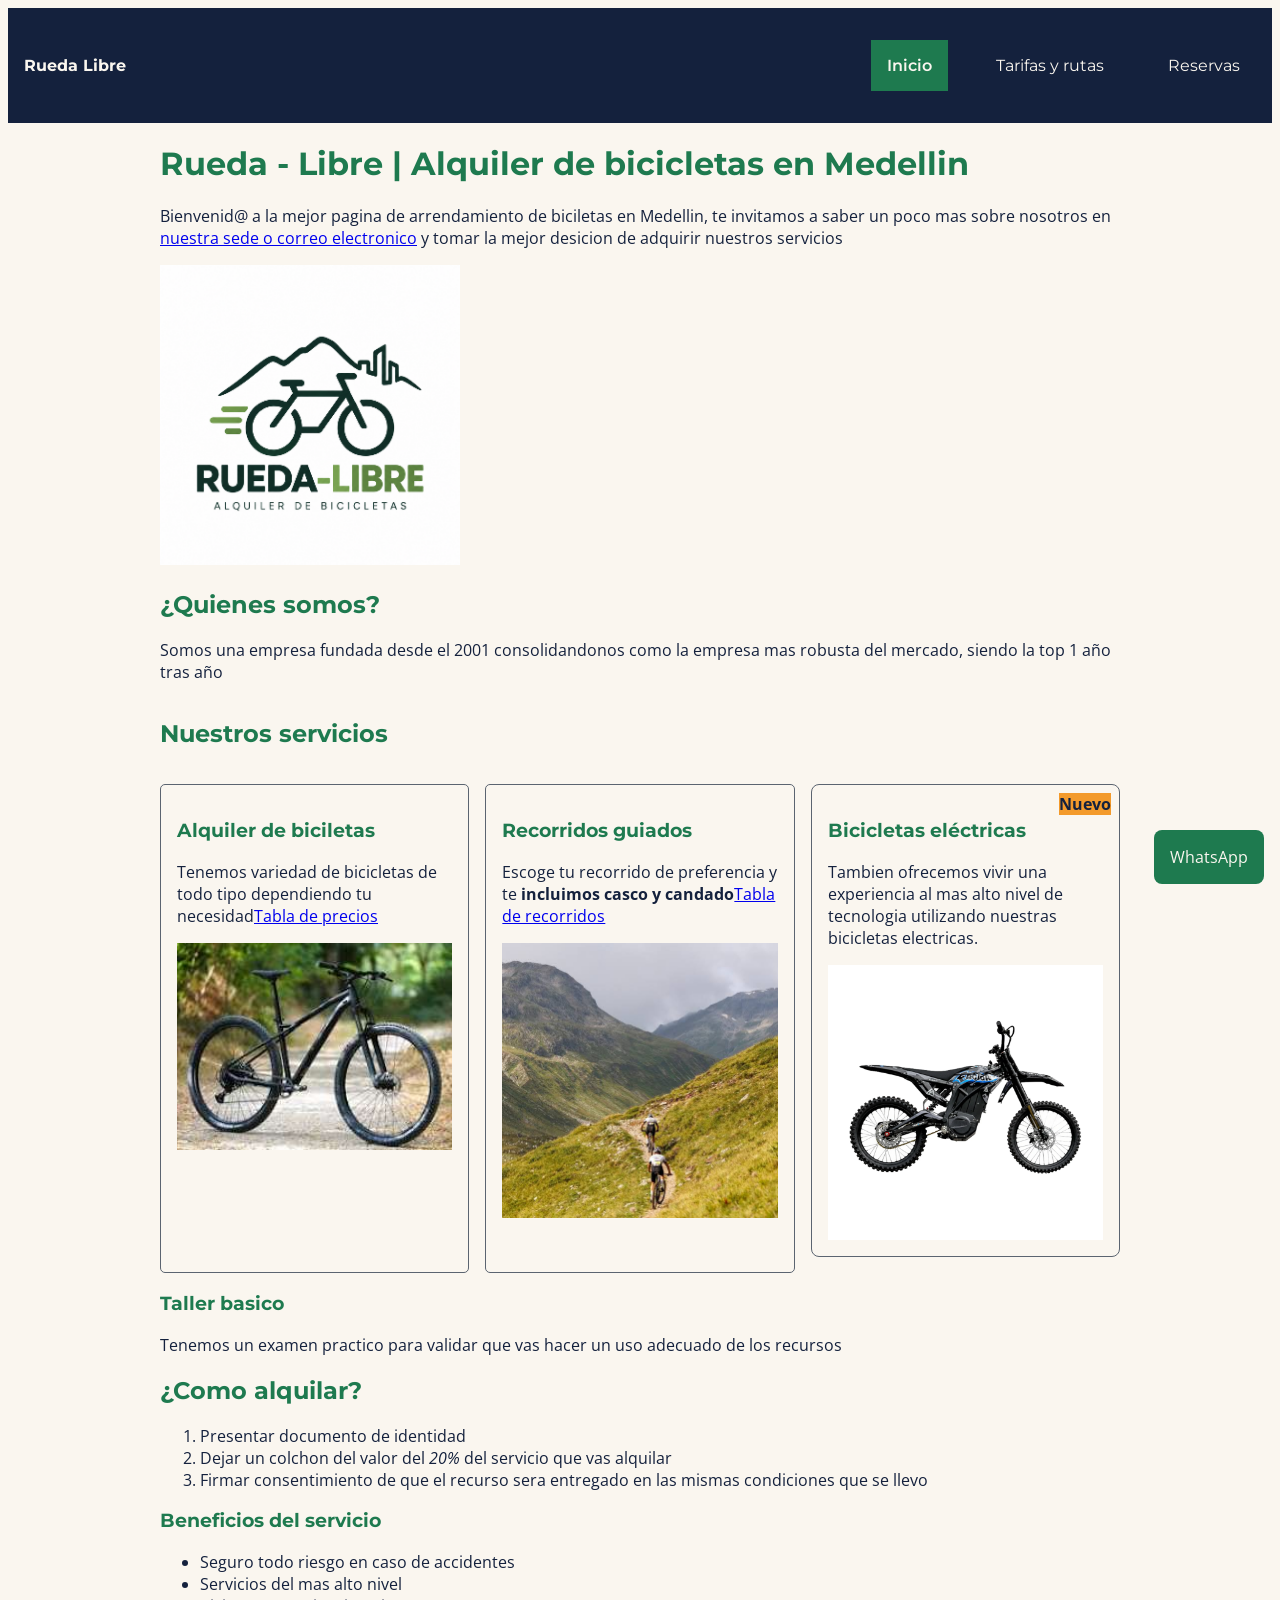
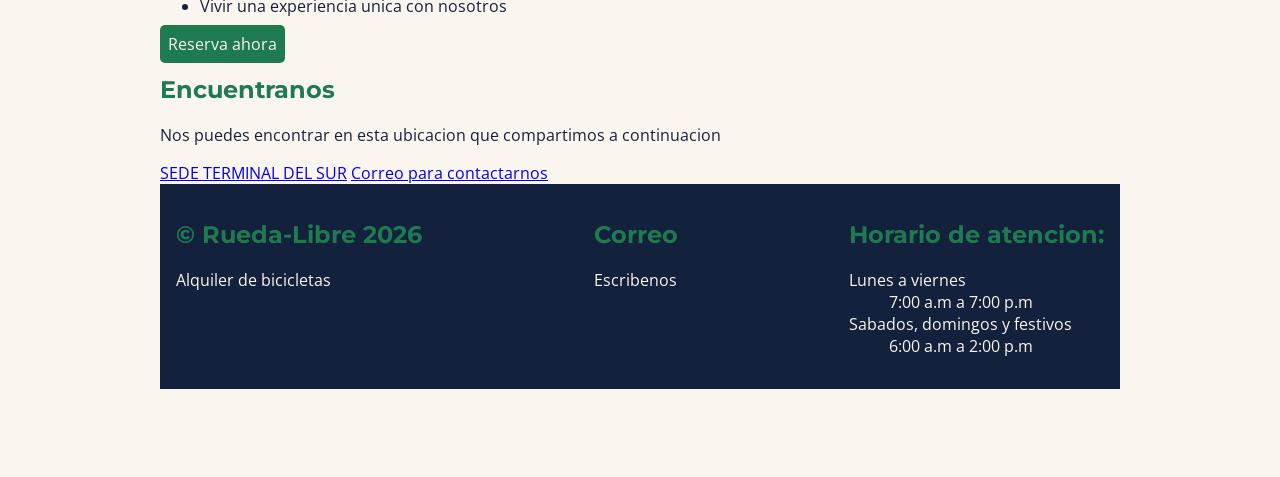
==== commit e8c9923b: "Cambios realizados hasta punto 1 semana 2" ====
--- a/index.html
+++ b/index.html
@@ -15,7 +15,8 @@
   </head>
 
   <body>
-    <header class="">
+    <header class="header">
+      <a class="marca" href="index.html"><strong>Rueda Libre</strong></a>
       <nav>
         <ul id="menu">
           <li><a href="#" class="activo">Inicio</a></li>
@@ -80,10 +81,12 @@
         <article class="tarjeta">
           <span class="etiqueta-nuevo"><strong>Nuevo</strong></span>
           <h3>Bicicletas eléctricas</h3>
-          <p>Tambien ofrecemos vivir una experiencia al mas alto nivel de tecnologia utilizando nuestras bicicletas electricas.</p>
-          <img src="img/bicicleta-electrica.webp" alt="Bicicleta electrica">
+          <p>
+            Tambien ofrecemos vivir una experiencia al mas alto nivel de
+            tecnologia utilizando nuestras bicicletas electricas.
+          </p>
+          <img src="img/bicicleta-electrica.webp" alt="Bicicleta electrica" />
         </article>
-        
       </section>
       <section>
         <h3>Taller basico</h3>
@@ -127,14 +130,30 @@
       <a href="mailto:matiasriosospina@gmail.com">Correo para contactarnos</a>
     </main>
     <footer>
-      <p>Rueda-Libre</p>
-      <a href="malito:matiasriosospina1@gmail.com">Correo de contacto</a>
-
-      <p>2026</p>
+      <section>
+        <h2>© Rueda-Libre 2026</h2>
+        <p>Alquiler de bicicletas</p>
+      </section>
+      <section>
+        <h2>Correo</h2>
+        <a href="mailto:matiasriosospina1@gmail.com">Escribenos</a>
+      </section>
+      <section>
+        <h2>Horario de atencion:</h2>
+        <dl class = "horario">
+          <dt>Lunes a viernes</dt>
+          <dd>7:00 a.m a 7:00 p.m</dd>
+          <dt>Sabados, domingos y festivos</dt>
+          <dd>6:00 a.m a 2:00 p.m</dd>
+        </dl>
+      </section>
     </footer>
-  <a class="whatsapp"
-  href="https://wa.me/573000000000"
-  target="_blank"
-  rel="noopener noreferrer">WhatsApp</a>
+    <a
+      class="whatsapp"
+      href="https://wa.me/573000000000"
+      target="_blank"
+      rel="noopener noreferrer"
+      >WhatsApp</a
+    >
   </body>
 </html>
--- a/CSS/styles.css
+++ b/CSS/styles.css
@@ -1,3 +1,4 @@
+/* MODELO DE CAJA Y VARIABLES */
 *,
 *::before,
 *::after {
@@ -19,10 +20,12 @@
   --espacio-grande: 2rem;
 }
 
+/* CUERPO Y TIPOGRAFÍA */
 body {
   font-family: var(--fuente-textos);
   color: var(--azul-noche);
   background-color: var(--crema);
+  padding-bottom: 5rem;
 }
 
 h1,h2,h3,h4,h5,h6 {
@@ -30,6 +33,7 @@
   color: var(--verde-ruta);
 }
 
+/* ENLACES DEL MENÚ Y ESTADOS */
 .menu a {
   color: white;
   text-decoration: none;
@@ -43,6 +47,7 @@
 
 }
 
+/* BOTÓN DE RESERVA */
 .reserva-ahora {
   text-decoration: none;
   background-color: #1e7a4f;
@@ -52,9 +57,10 @@
 }
 
 
+/* ESTADOS HOVER Y FOCO */
 #menu a:hover {
+  text-decoration: underline;
   color: var(--naranja-pedal);
-  background-color: var(--gris-asfalto);
   
 }
 #menu a:focus {
@@ -63,10 +69,17 @@
   color: var(--naranja-pedal);
 }
 
+/* ENCABEZADO Y NAVEGACIÓN */
 header {
+  display: flex;
+  justify-content: space-between;
+  align-items: center;
+  gap: var(--espacio-medio);
+  flex-wrap: wrap;
+  padding: var(--espacio-medio);
   background-color: var(--azul-noche);
   font-family: var(--fuente-titulos);
-  display: flex;
+  
 }
 nav ul {
   display: flex;
@@ -77,11 +90,12 @@
 }
 nav ul li a {
   display: block;
-  padding: var(--espacio-medio) var(--espacio-grande);
-  color: var(--crema);
-  text-decoration: none;
-}
-
+  padding: var(--espacio-medio);
+  color: var(--crema);
+  text-decoration: none;
+}
+
+/* TARJETAS DE ALQUILER Y RECORRIDOS */
 .alquiler,
 .recorridos {
   margin: 0;
@@ -97,6 +111,7 @@
   height: auto;
 }
 
+/* DISTRIBUCIÓN DE LAS TARJETAS DE SERVICIOS */
 #servicios {
   display: flex;
   flex-wrap: wrap;
@@ -110,6 +125,7 @@
   flex-basis: 100%;
 }
 
+/* TARJETA ELÉCTRICA Y ETIQUETA “NUEVO” */
 .tarjeta {
   position: relative;
   padding: var(--espacio-medio);
@@ -132,22 +148,31 @@
   height: auto;
 }
 
+/* ANCHO DEL CONTENIDO PRINCIPAL Y DEL PIE */
 main {
   max-width: 60rem;
   width: 100%;
   margin: 0 auto;
-  box-sizing: border-box;
 }
 footer {
   max-width: 60rem;
   width: 100%;
   margin: 0 auto;
-}
-
-body {
-  padding-bottom: 5rem;
-}
-
+  display: flex;
+  flex-direction: row;
+  justify-content: space-between;
+  align-items: flex-start;
+  flex-wrap: wrap;
+  gap: var(--espacio-medio);
+  background-color: var(--azul-noche);
+  color: var(--crema);
+  text-decoration: none; 
+  padding: var(--espacio-medio);
+  
+  
+}
+
+/* ENLACE FIJO DE WHATSAPP */
 .whatsapp {
   position: fixed;
   right: var(--espacio-medio);
@@ -158,3 +183,27 @@
   border-radius: var(--espacio-pequeno);
   text-decoration: none;
 }
+
+/* MARCA DEL ENCABEZADO */
+.marca{
+  text-decoration: none;
+  color: var(--crema);
+  white-space: nowrap;
+}
+/* ENLACE DEL PIE: estado normal, hover y foco */
+footer a,
+footer a:visited {
+  color: var(--crema);
+  text-decoration: none;
+}
+
+footer a:hover,
+footer a:focus {
+  color: var(--naranja-pedal);
+  text-decoration: none;
+}
+
+footer a:focus {
+  outline: 3px solid var(--naranja-pedal);
+  outline-offset: var(--espacio-pequeno);
+}
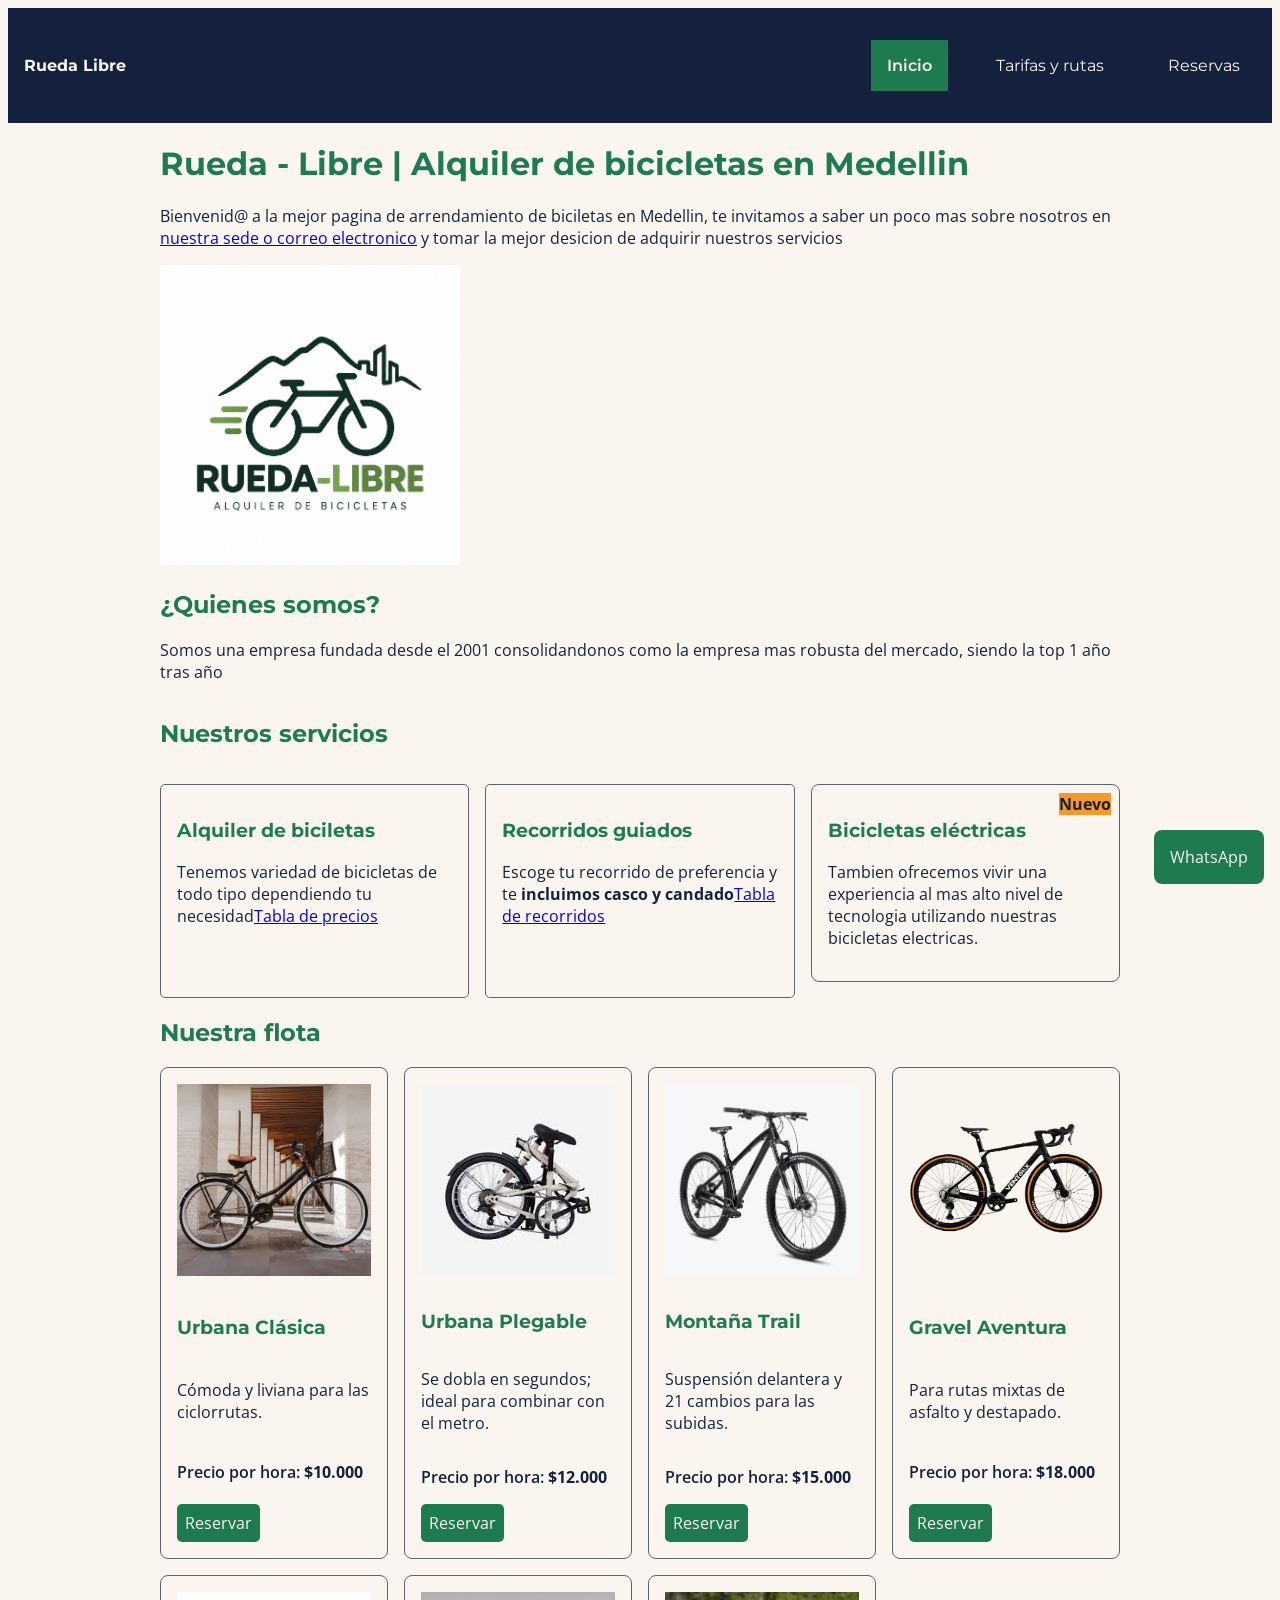
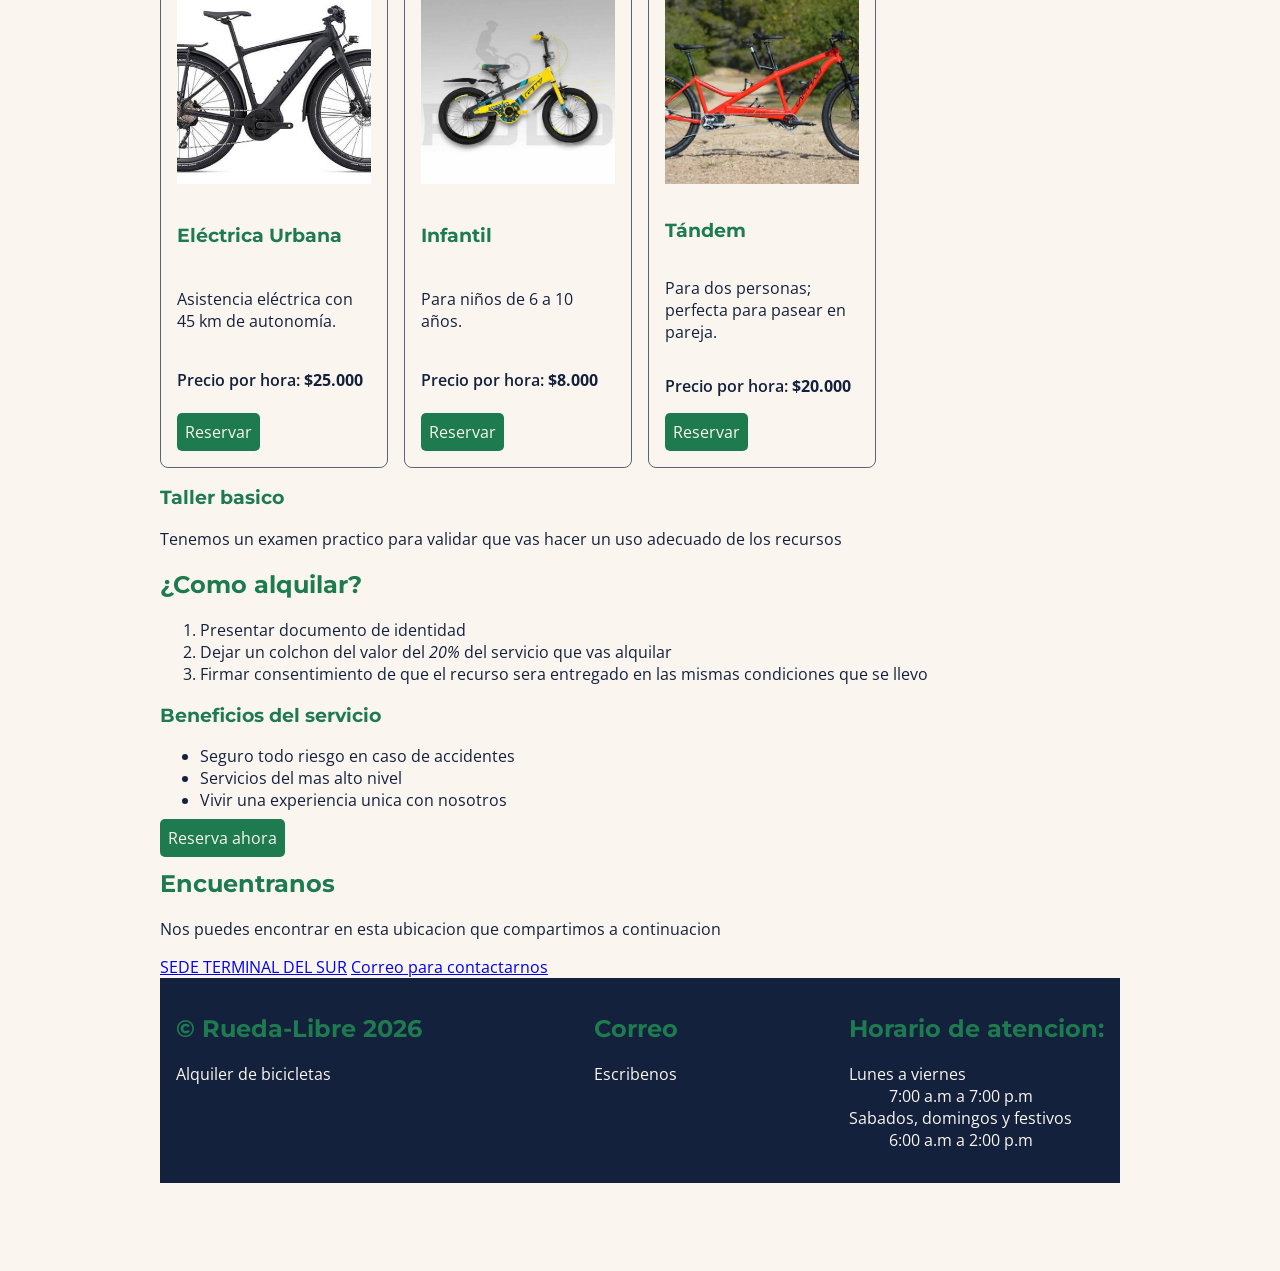
==== commit 1aab74d1: "CAMBIOS" ====
--- a/index.html
+++ b/index.html
@@ -57,11 +57,7 @@
               >Tabla de precios</a
             >
           </p>
-          <img
-            src="img/Imagen_bicicleta.jpeg"
-            alt="Imagen de una de las bicicletas que ofrecemos"
-            width="300px"
-          />
+          
         </article>
         <article class="recorridos">
           <h3>Recorridos guiados</h3>
@@ -72,11 +68,7 @@
               >Tabla de recorridos</a
             >
           </p>
-          <img
-            src="img/imagen-ruta-cicla.jpeg"
-            alt="Imagen de un recorrido que ofrecemos"
-            width="300px"
-          />
+          
         </article>
         <article class="tarjeta">
           <span class="etiqueta-nuevo"><strong>Nuevo</strong></span>
@@ -85,9 +77,70 @@
             Tambien ofrecemos vivir una experiencia al mas alto nivel de
             tecnologia utilizando nuestras bicicletas electricas.
           </p>
-          <img src="img/bicicleta-electrica.webp" alt="Bicicleta electrica" />
-        </article>
-      </section>
+          
+        </article>
+      </section>
+      <section class="flota" aria-labelledby="titulo-flota">
+  <h2 id="titulo-flota">Nuestra flota</h2>
+
+  <div class="flota-grid">
+    <article class="bicicleta-card">
+      <img src="img/Bici-urbana-clasica.webp" alt="Foto de referencia de bicicleta">
+      <h3>Urbana Clásica</h3>
+      <p>Cómoda y liviana para las ciclorrutas.</p>
+      <p class="precio">Precio por hora: <strong>$10.000</strong></p>
+      <a class="reserva-ahora" href="paginas/reservas.html">Reservar</a>
+    </article>
+
+    <article class="bicicleta-card">
+      <img src="img/Bici-urbana-plegable.jpeg" alt="Foto de referencia de bicicleta">
+      <h3>Urbana Plegable</h3>
+      <p>Se dobla en segundos; ideal para combinar con el metro.</p>
+      <p class="precio">Precio por hora: <strong>$12.000</strong></p>
+      <a class="reserva-ahora" href="paginas/reservas.html">Reservar</a>
+    </article>
+
+    <article class="bicicleta-card">
+      <img src="img/Bici-montaña-trail.jpeg" alt="Ciclistas en una ruta">
+      <h3>Montaña Trail</h3>
+      <p>Suspensión delantera y 21 cambios para las subidas.</p>
+      <p class="precio">Precio por hora: <strong>$15.000</strong></p>
+      <a class="reserva-ahora" href="paginas/reservas.html">Reservar</a>
+    </article>
+
+    <article class="bicicleta-card">
+      <img src="img/Bici-gravel.png" alt="Ciclistas en una ruta">
+      <h3>Gravel Aventura</h3>
+      <p>Para rutas mixtas de asfalto y destapado.</p>
+      <p class="precio">Precio por hora: <strong>$18.000</strong></p>
+      <a class="reserva-ahora" href="paginas/reservas.html">Reservar</a>
+    </article>
+
+    <article class="bicicleta-card">
+      <img src="img/Bici-electrica-urbana.jpeg" alt="Bicicleta eléctrica">
+      <h3>Eléctrica Urbana</h3>
+      <p>Asistencia eléctrica con 45 km de autonomía.</p>
+      <p class="precio">Precio por hora: <strong>$25.000</strong></p>
+      <a class="reserva-ahora" href="paginas/reservas.html">Reservar</a>
+    </article>
+
+    <article class="bicicleta-card">
+      <img src="img/Bici-infantil.jpg" alt="Foto de referencia de bicicleta">
+      <h3>Infantil</h3>
+      <p>Para niños de 6 a 10 años.</p>
+      <p class="precio">Precio por hora: <strong>$8.000</strong></p>
+      <a class="reserva-ahora" href="paginas/reservas.html">Reservar</a>
+    </article>
+
+    <article class="bicicleta-card">
+      <img src="img/Bici-tandem.jpeg" alt="Ciclistas en una ruta">
+      <h3>Tándem</h3>
+      <p>Para dos personas; perfecta para pasear en pareja.</p>
+      <p class="precio">Precio por hora: <strong>$20.000</strong></p>
+      <a class="reserva-ahora" href="paginas/reservas.html">Reservar</a>
+    </article>
+  </div>
+</section>
       <section>
         <h3>Taller basico</h3>
         <p>
--- a/CSS/styles.css
+++ b/CSS/styles.css
@@ -206,4 +206,39 @@
 footer a:focus {
   outline: 3px solid var(--naranja-pedal);
   outline-offset: var(--espacio-pequeno);
+}
+
+/* CUADRÍCULA DE LA FLOTA */
+.flota-grid {
+  display: grid;
+  grid-template-columns: repeat(auto-fit, minmax(14rem, 1fr));
+  gap: var(--espacio-medio);
+}
+
+/* CONTENIDO DE CADA TARJETA */
+.bicicleta-card {
+  display: flex;
+  flex-direction: column;
+  justify-content: space-between;
+  min-width: 0;
+  height: 100%;
+  padding: var(--espacio-medio);
+  border: 1px solid var(--gris-asfalto);
+  border-radius: 0.5rem;
+}
+
+.bicicleta-card img {
+  display: block;
+  width: 100%;
+  height: 12rem;
+  object-fit: cover;
+  margin-bottom: var(--espacio-medio);
+}
+
+.bicicleta-card .precio {
+  font-weight: 600;
+}
+
+.bicicleta-card .reserva-ahora {
+  align-self: flex-start;
 }
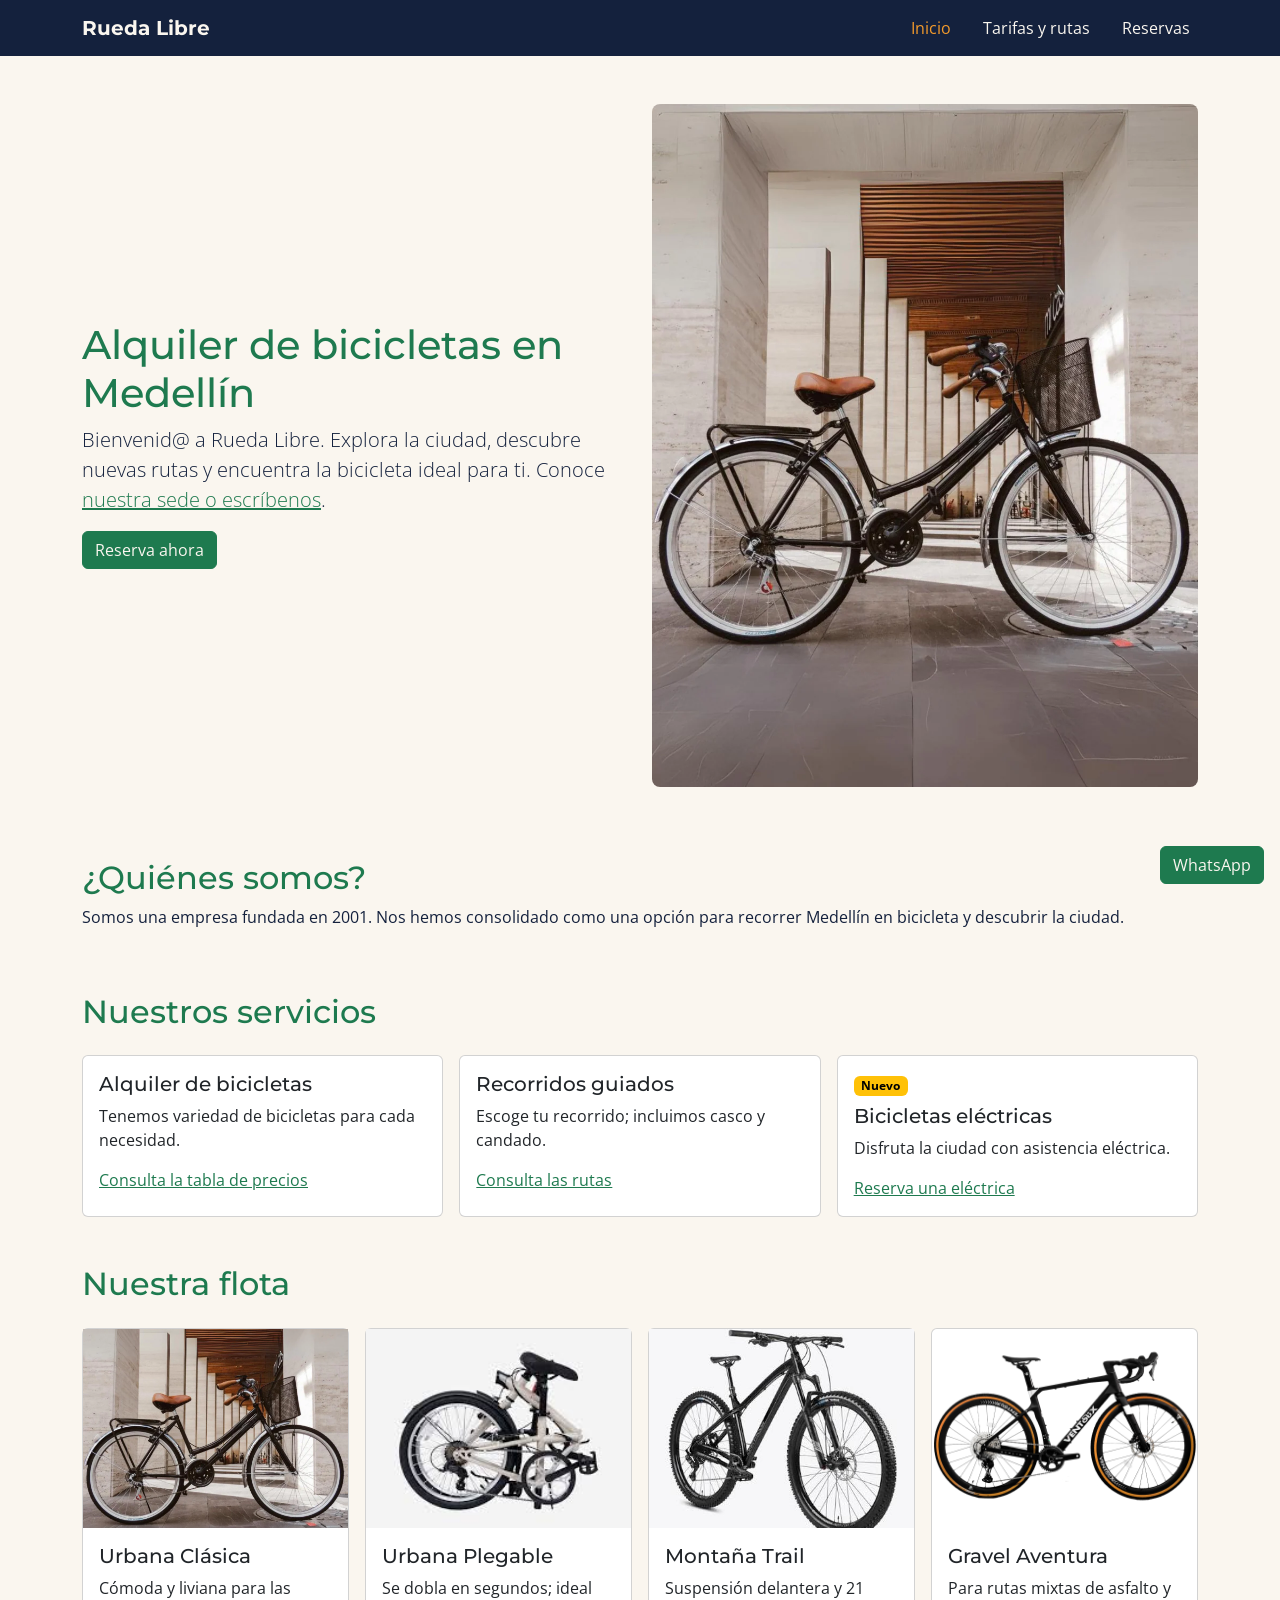
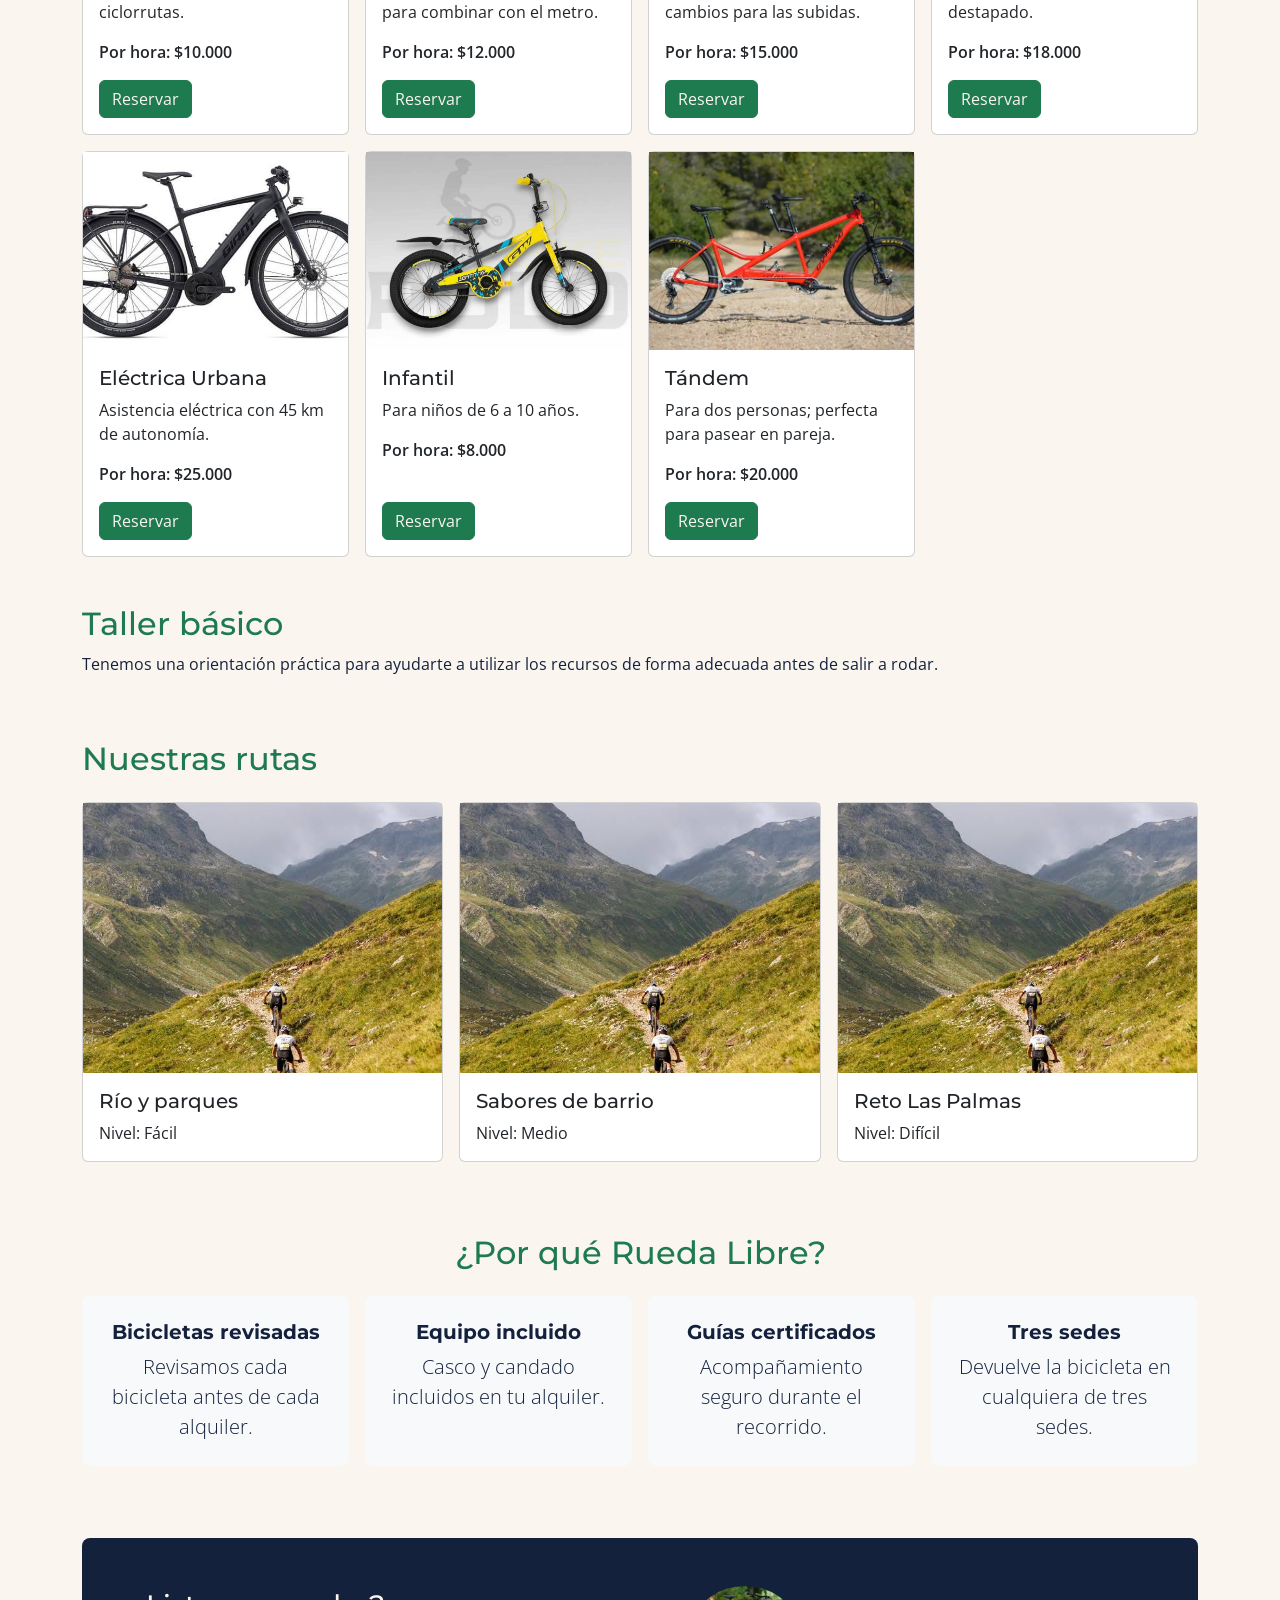
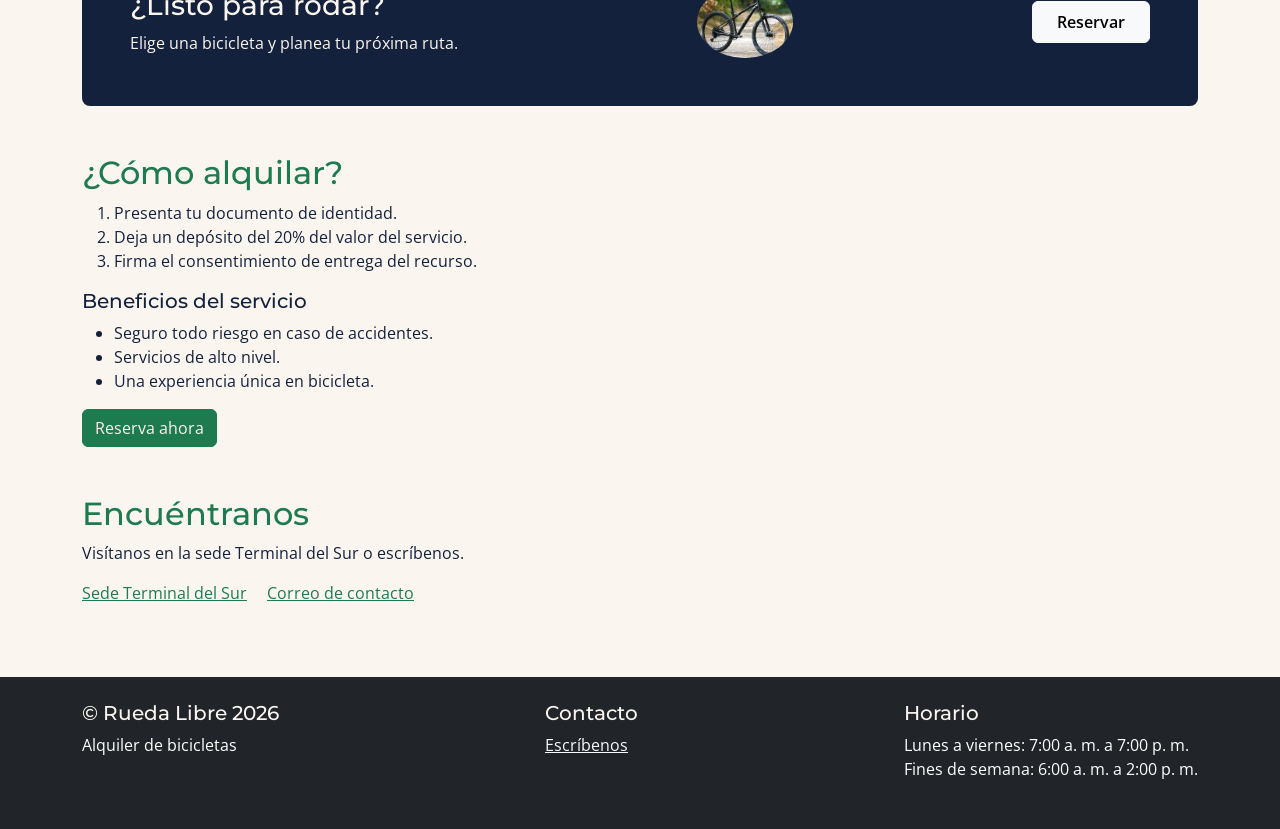
==== commit 16767244: "feat: completar ejercicios 3 a 8 con Bootstrap" ====
--- a/index.html
+++ b/index.html
@@ -1,5 +1,5 @@
 <!doctype html>
-<html lang="en">
+<html lang="es">
   <head>
     <meta charset="UTF-8" />
     <meta name="viewport" content="width=device-width, initial-scale=1.0" />
@@ -10,203 +10,191 @@
       href="https://fonts.googleapis.com/css2?family=Montserrat:wght@700&family=Open+Sans:wght@400;600&display=swap"
       rel="stylesheet"
     />
+    <link
+      href="https://cdn.jsdelivr.net/npm/bootstrap@5.3.8/dist/css/bootstrap.min.css"
+      rel="stylesheet"
+      integrity="sha384-sRIl4kxILFvY47J16cr9ZwB07vP4J8+LH7qKQnuqkuIAvNWLzeN8tE5YBujZqJLB"
+      crossorigin="anonymous"
+    />
     <link rel="stylesheet" href="CSS/styles.css" />
-    <title>Rueda libre</title>
+    <title>Rueda Libre | Alquiler de bicicletas</title>
   </head>
 
   <body>
-    <header class="header">
-      <a class="marca" href="index.html"><strong>Rueda Libre</strong></a>
-      <nav>
-        <ul id="menu">
-          <li><a href="#" class="activo">Inicio</a></li>
-          <li><a href="paginas/tarifas.html">Tarifas y rutas</a></li>
-          <li><a href="paginas/reservas.html">Reservas</a></li>
-        </ul>
-      </nav>
+    <header class="navbar navbar-expand-md navbar-rueda">
+      <div class="container d-flex flex-column flex-md-row align-items-center justify-content-between gap-2">
+        <a class="navbar-brand marca" href="index.html">Rueda Libre</a>
+        <nav aria-label="Navegación principal">
+          <ul class="navbar-nav align-items-center flex-md-row gap-md-3">
+            <li class="nav-item"><a class="nav-link active" aria-current="page" href="index.html">Inicio</a></li>
+            <li class="nav-item"><a class="nav-link" href="paginas/tarifas.html">Tarifas y rutas</a></li>
+            <li class="nav-item"><a class="nav-link" href="paginas/reservas.html">Reservas</a></li>
+          </ul>
+        </nav>
+      </div>
     </header>
-    <main>
-      <h1>Rueda - Libre | Alquiler de bicicletas en Medellin</h1>
-      <p>
-        Bienvenid@ a la mejor pagina de arrendamiento de biciletas en Medellin,
-        te invitamos a saber un poco mas sobre nosotros en
-        <a href="#Encuentranos">nuestra sede o correo electronico</a> y tomar la
-        mejor desicion de adquirir nuestros servicios
-      </p>
-
-      <img
-        src="img/Logotipo de rueda-libre.png"
-        alt="Portada de empresa ruta"
-        width="300px"
-      />
-      <section>
-        <h2>¿Quienes somos?</h2>
-
+
+    <main class="container">
+      <section class="row g-4 align-items-center py-5" aria-labelledby="titulo-portada">
+        <div class="col-12 col-md-6">
+          <h1 id="titulo-portada">Alquiler de bicicletas en Medellín</h1>
+          <p class="lead">
+            Bienvenid@ a Rueda Libre. Explora la ciudad, descubre nuevas rutas
+            y encuentra la bicicleta ideal para ti. Conoce
+            <a href="#Encuentranos">nuestra sede o escríbenos</a>.
+          </p>
+          <a href="paginas/reservas.html" class="btn btn-rueda">Reserva ahora</a>
+        </div>
+        <div class="col-12 col-md-6">
+          <img
+            class="img-fluid rounded-3"
+            src="img/Bici-urbana-clasica.webp"
+            alt="Bicicleta urbana clásica de Rueda Libre"
+          />
+        </div>
+      </section>
+
+      <section class="py-4" aria-labelledby="titulo-quienes-somos">
+        <h2 id="titulo-quienes-somos">¿Quiénes somos?</h2>
         <p>
-          Somos una empresa fundada desde el 2001 consolidandonos como la
-          empresa mas robusta del mercado, siendo la top 1 año tras año
+          Somos una empresa fundada en 2001. Nos hemos consolidado como una
+          opción para recorrer Medellín en bicicleta y descubrir la ciudad.
         </p>
       </section>
-      <section id="servicios">
-        <h2>Nuestros servicios</h2>
-        <article class="alquiler">
-          <h3>Alquiler de biciletas</h3>
-          <p>
-            Tenemos variedad de bicicletas de todo tipo dependiendo tu
-            necesidad<a href="./paginas/tarifas.html#Tabla-precios"
-              >Tabla de precios</a
-            >
-          </p>
-          
-        </article>
-        <article class="recorridos">
-          <h3>Recorridos guiados</h3>
-          <p>
-            Escoge tu recorrido de preferencia y te
-            <strong>incluimos casco y candado</strong
-            ><a href="./paginas/tarifas.html#Tabla-recorridos"
-              >Tabla de recorridos</a
-            >
-          </p>
-          
-        </article>
-        <article class="tarjeta">
-          <span class="etiqueta-nuevo"><strong>Nuevo</strong></span>
-          <h3>Bicicletas eléctricas</h3>
-          <p>
-            Tambien ofrecemos vivir una experiencia al mas alto nivel de
-            tecnologia utilizando nuestras bicicletas electricas.
-          </p>
-          
-        </article>
-      </section>
-      <section class="flota" aria-labelledby="titulo-flota">
-  <h2 id="titulo-flota">Nuestra flota</h2>
-
-  <div class="flota-grid">
-    <article class="bicicleta-card">
-      <img src="img/Bici-urbana-clasica.webp" alt="Foto de referencia de bicicleta">
-      <h3>Urbana Clásica</h3>
-      <p>Cómoda y liviana para las ciclorrutas.</p>
-      <p class="precio">Precio por hora: <strong>$10.000</strong></p>
-      <a class="reserva-ahora" href="paginas/reservas.html">Reservar</a>
-    </article>
-
-    <article class="bicicleta-card">
-      <img src="img/Bici-urbana-plegable.jpeg" alt="Foto de referencia de bicicleta">
-      <h3>Urbana Plegable</h3>
-      <p>Se dobla en segundos; ideal para combinar con el metro.</p>
-      <p class="precio">Precio por hora: <strong>$12.000</strong></p>
-      <a class="reserva-ahora" href="paginas/reservas.html">Reservar</a>
-    </article>
-
-    <article class="bicicleta-card">
-      <img src="img/Bici-montaña-trail.jpeg" alt="Ciclistas en una ruta">
-      <h3>Montaña Trail</h3>
-      <p>Suspensión delantera y 21 cambios para las subidas.</p>
-      <p class="precio">Precio por hora: <strong>$15.000</strong></p>
-      <a class="reserva-ahora" href="paginas/reservas.html">Reservar</a>
-    </article>
-
-    <article class="bicicleta-card">
-      <img src="img/Bici-gravel.png" alt="Ciclistas en una ruta">
-      <h3>Gravel Aventura</h3>
-      <p>Para rutas mixtas de asfalto y destapado.</p>
-      <p class="precio">Precio por hora: <strong>$18.000</strong></p>
-      <a class="reserva-ahora" href="paginas/reservas.html">Reservar</a>
-    </article>
-
-    <article class="bicicleta-card">
-      <img src="img/Bici-electrica-urbana.jpeg" alt="Bicicleta eléctrica">
-      <h3>Eléctrica Urbana</h3>
-      <p>Asistencia eléctrica con 45 km de autonomía.</p>
-      <p class="precio">Precio por hora: <strong>$25.000</strong></p>
-      <a class="reserva-ahora" href="paginas/reservas.html">Reservar</a>
-    </article>
-
-    <article class="bicicleta-card">
-      <img src="img/Bici-infantil.jpg" alt="Foto de referencia de bicicleta">
-      <h3>Infantil</h3>
-      <p>Para niños de 6 a 10 años.</p>
-      <p class="precio">Precio por hora: <strong>$8.000</strong></p>
-      <a class="reserva-ahora" href="paginas/reservas.html">Reservar</a>
-    </article>
-
-    <article class="bicicleta-card">
-      <img src="img/Bici-tandem.jpeg" alt="Ciclistas en una ruta">
-      <h3>Tándem</h3>
-      <p>Para dos personas; perfecta para pasear en pareja.</p>
-      <p class="precio">Precio por hora: <strong>$20.000</strong></p>
-      <a class="reserva-ahora" href="paginas/reservas.html">Reservar</a>
-    </article>
-  </div>
-</section>
-      <section>
-        <h3>Taller basico</h3>
+
+      <section class="py-4" aria-labelledby="titulo-servicios">
+        <h2 id="titulo-servicios" class="mb-4">Nuestros servicios</h2>
+        <div class="row row-cols-1 row-cols-md-3 g-3">
+          <article class="col">
+            <div class="card h-100"><div class="card-body">
+              <h3 class="h5 card-title">Alquiler de bicicletas</h3>
+              <p class="card-text">Tenemos variedad de bicicletas para cada necesidad.</p>
+              <a href="paginas/tarifas.html#Tabla-precios">Consulta la tabla de precios</a>
+            </div></div>
+          </article>
+          <article class="col">
+            <div class="card h-100"><div class="card-body">
+              <h3 class="h5 card-title">Recorridos guiados</h3>
+              <p class="card-text">Escoge tu recorrido; incluimos casco y candado.</p>
+              <a href="paginas/tarifas.html#Tabla-recorridos">Consulta las rutas</a>
+            </div></div>
+          </article>
+          <article class="col">
+            <div class="card h-100"><div class="card-body">
+              <span class="badge text-bg-warning mb-2">Nuevo</span>
+              <h3 class="h5 card-title">Bicicletas eléctricas</h3>
+              <p class="card-text">Disfruta la ciudad con asistencia eléctrica.</p>
+              <a href="paginas/reservas.html">Reserva una eléctrica</a>
+            </div></div>
+          </article>
+        </div>
+      </section>
+
+      <section class="py-4" aria-labelledby="titulo-flota">
+        <h2 id="titulo-flota" class="mb-4">Nuestra flota</h2>
+        <div class="row row-cols-1 row-cols-sm-2 row-cols-lg-3 row-cols-xl-4 g-3">
+          <article class="col"><div class="card h-100">
+            <div class="ratio ratio-4x3"><img class="object-fit-cover" src="img/Bici-urbana-clasica.webp" alt="Bicicleta Urbana Clásica" /></div>
+            <div class="card-body d-flex flex-column"><h3 class="h5 card-title">Urbana Clásica</h3><p>Cómoda y liviana para las ciclorrutas.</p><p class="fw-semibold">Por hora: $10.000</p><a class="btn btn-rueda mt-auto align-self-start" href="paginas/reservas.html">Reservar</a></div>
+          </div></article>
+          <article class="col"><div class="card h-100">
+            <div class="ratio ratio-4x3"><img class="object-fit-cover" src="img/Bici-urbana-plegable.jpeg" alt="Bicicleta Urbana Plegable" /></div>
+            <div class="card-body d-flex flex-column"><h3 class="h5 card-title">Urbana Plegable</h3><p>Se dobla en segundos; ideal para combinar con el metro.</p><p class="fw-semibold">Por hora: $12.000</p><a class="btn btn-rueda mt-auto align-self-start" href="paginas/reservas.html">Reservar</a></div>
+          </div></article>
+          <article class="col"><div class="card h-100">
+            <div class="ratio ratio-4x3"><img class="object-fit-cover" src="img/Bici-montaña-trail.jpeg" alt="Bicicleta Montaña Trail" /></div>
+            <div class="card-body d-flex flex-column"><h3 class="h5 card-title">Montaña Trail</h3><p>Suspensión delantera y 21 cambios para las subidas.</p><p class="fw-semibold">Por hora: $15.000</p><a class="btn btn-rueda mt-auto align-self-start" href="paginas/reservas.html">Reservar</a></div>
+          </div></article>
+          <article class="col"><div class="card h-100">
+            <div class="ratio ratio-4x3"><img class="object-fit-cover" src="img/Bici-gravel.png" alt="Bicicleta Gravel Aventura" /></div>
+            <div class="card-body d-flex flex-column"><h3 class="h5 card-title">Gravel Aventura</h3><p>Para rutas mixtas de asfalto y destapado.</p><p class="fw-semibold">Por hora: $18.000</p><a class="btn btn-rueda mt-auto align-self-start" href="paginas/reservas.html">Reservar</a></div>
+          </div></article>
+          <article class="col"><div class="card h-100">
+            <div class="ratio ratio-4x3"><img class="object-fit-cover" src="img/Bici-electrica-urbana.jpeg" alt="Bicicleta Eléctrica Urbana" /></div>
+            <div class="card-body d-flex flex-column"><h3 class="h5 card-title">Eléctrica Urbana</h3><p>Asistencia eléctrica con 45 km de autonomía.</p><p class="fw-semibold">Por hora: $25.000</p><a class="btn btn-rueda mt-auto align-self-start" href="paginas/reservas.html">Reservar</a></div>
+          </div></article>
+          <article class="col"><div class="card h-100">
+            <div class="ratio ratio-4x3"><img class="object-fit-cover" src="img/Bici-infantil.jpg" alt="Bicicleta infantil" /></div>
+            <div class="card-body d-flex flex-column"><h3 class="h5 card-title">Infantil</h3><p>Para niños de 6 a 10 años.</p><p class="fw-semibold">Por hora: $8.000</p><a class="btn btn-rueda mt-auto align-self-start" href="paginas/reservas.html">Reservar</a></div>
+          </div></article>
+          <article class="col"><div class="card h-100">
+            <div class="ratio ratio-4x3"><img class="object-fit-cover" src="img/Bici-tandem.jpeg" alt="Bicicleta Tándem para dos personas" /></div>
+            <div class="card-body d-flex flex-column"><h3 class="h5 card-title">Tándem</h3><p>Para dos personas; perfecta para pasear en pareja.</p><p class="fw-semibold">Por hora: $20.000</p><a class="btn btn-rueda mt-auto align-self-start" href="paginas/reservas.html">Reservar</a></div>
+          </div></article>
+        </div>
+      </section>
+
+      <section class="py-4" aria-labelledby="titulo-taller">
+        <h2 id="titulo-taller">Taller básico</h2>
         <p>
-          Tenemos un examen practico para validar que vas hacer un uso adecuado
-          de los recursos
+          Tenemos una orientación práctica para ayudarte a utilizar los
+          recursos de forma adecuada antes de salir a rodar.
         </p>
       </section>
-      <section>
-        <h2>¿Como alquilar?</h2>
+
+      <section class="py-4" aria-labelledby="titulo-rutas">
+        <h2 id="titulo-rutas" class="mb-4">Nuestras rutas</h2>
+        <div class="row row-cols-1 row-cols-md-3 g-3">
+          <article class="col"><div class="card h-100">
+            <div class="ratio ratio-4x3"><img class="object-fit-cover" src="img/imagen-ruta-cicla.jpeg" alt="Ruta Río y parques" /></div>
+            <div class="card-body"><h3 class="h5">Río y parques</h3><p class="mb-0">Nivel: Fácil</p></div>
+          </div></article>
+          <article class="col"><div class="card h-100">
+            <div class="ratio ratio-4x3"><img class="object-fit-cover" src="img/imagen-ruta-cicla.jpeg" alt="Ruta Sabores de barrio" /></div>
+            <div class="card-body"><h3 class="h5">Sabores de barrio</h3><p class="mb-0">Nivel: Medio</p></div>
+          </div></article>
+          <article class="col"><div class="card h-100">
+            <div class="ratio ratio-4x3"><img class="object-fit-cover" src="img/imagen-ruta-cicla.jpeg" alt="Ruta Reto Las Palmas" /></div>
+            <div class="card-body"><h3 class="h5">Reto Las Palmas</h3><p class="mb-0">Nivel: Difícil</p></div>
+          </div></article>
+        </div>
+      </section>
+
+      <section class="py-5" aria-labelledby="titulo-beneficios">
+        <h2 id="titulo-beneficios" class="text-center mb-4">¿Por qué Rueda Libre?</h2>
+        <div class="row row-cols-1 row-cols-sm-2 row-cols-lg-4 g-3">
+          <article class="col"><div class="h-100 p-4 bg-body-tertiary rounded-3 text-center"><h3 class="h5 fw-bold">Bicicletas revisadas</h3><p class="lead mb-0">Revisamos cada bicicleta antes de cada alquiler.</p></div></article>
+          <article class="col"><div class="h-100 p-4 bg-body-tertiary rounded-3 text-center"><h3 class="h5 fw-bold">Equipo incluido</h3><p class="lead mb-0">Casco y candado incluidos en tu alquiler.</p></div></article>
+          <article class="col"><div class="h-100 p-4 bg-body-tertiary rounded-3 text-center"><h3 class="h5 fw-bold">Guías certificados</h3><p class="lead mb-0">Acompañamiento seguro durante el recorrido.</p></div></article>
+          <article class="col"><div class="h-100 p-4 bg-body-tertiary rounded-3 text-center"><h3 class="h5 fw-bold">Tres sedes</h3><p class="lead mb-0">Devuelve la bicicleta en cualquiera de tres sedes.</p></div></article>
+        </div>
+      </section>
+
+      <section class="franja-rueda my-4 p-4 p-md-5 rounded-3 d-flex flex-column flex-md-row justify-content-between align-items-center gap-3" aria-label="Llamada a reservar">
+        <div><h2 class="h3">¿Listo para rodar?</h2><p class="mb-0">Elige una bicicleta y planea tu próxima ruta.</p></div>
+        <img class="d-none d-md-block rounded-circle" src="img/Imagen_bicicleta.jpeg" alt="" width="96" height="96" />
+        <a class="btn btn-light fw-semibold px-4 py-2" href="paginas/reservas.html">Reservar</a>
+      </section>
+
+      <section class="py-4" id="como-alquilar">
+        <h2>¿Cómo alquilar?</h2>
         <ol>
-          <li>Presentar documento de identidad</li>
-          <li>
-            Dejar un colchon del valor del <em>20%</em> del servicio que vas
-            alquilar
-          </li>
-          <li>
-            Firmar consentimiento de que el recurso sera entregado en las mismas
-            condiciones que se llevo
-          </li>
+          <li>Presenta tu documento de identidad.</li>
+          <li>Deja un depósito del 20% del valor del servicio.</li>
+          <li>Firma el consentimiento de entrega del recurso.</li>
         </ol>
-        <article>
-          <h3>Beneficios del servicio</h3>
-          <ul>
-            <li>Seguro todo riesgo en caso de accidentes</li>
-            <li>Servicios del mas alto nivel</li>
-            <li>Vivir una experiencia unica con nosotros</li>
-          </ul>
-        </article>
-        <a href="paginas/reservas.html" class="reserva-ahora">Reserva ahora </a>
-      </section>
-      <h2 id="Encuentranos">Encuentranos</h2>
-      <p>
-        Nos puedes encontrar en esta ubicacion que compartimos a continuacion
-      </p>
-      <a
-        href="https://www.google.com/maps/place/Terminal+del+Sur,+Guayabal,+Medell%C3%ADn,+Guayabal,+Medell%C3%ADn,+Antioquia/@6.2165971,-75.5912351,17z/data=!3m1!4b1!4m6!3m5!1s0x8e4429dae731fa69:0x355d5443f303ca95!8m2!3d6.2165971!4d-75.5886602!16s%2Fg%2F11bylbnt47?entry=ttu&g_ep=EgoyMDI2MTAxOC4wIKXMDSoASAFQAw%3D%3D"
-        target="_blank"
-        >SEDE TERMINAL DEL SUR</a
-      >
-      <a href="mailto:matiasriosospina@gmail.com">Correo para contactarnos</a>
+        <h3 class="h5">Beneficios del servicio</h3>
+        <ul><li>Seguro todo riesgo en caso de accidentes.</li><li>Servicios de alto nivel.</li><li>Una experiencia única en bicicleta.</li></ul>
+        <a href="paginas/reservas.html" class="btn btn-rueda">Reserva ahora</a>
+      </section>
+
+      <section class="py-4" id="Encuentranos">
+        <h2>Encuéntranos</h2>
+        <p>Visítanos en la sede Terminal del Sur o escríbenos.</p>
+        <a href="https://maps.google.com/?q=Terminal+del+Sur+Medellin" target="_blank" rel="noopener noreferrer">Sede Terminal del Sur</a>
+        <a class="ms-3" href="mailto:matiasriosospina@gmail.com">Correo de contacto</a>
+      </section>
     </main>
-    <footer>
-      <section>
-        <h2>© Rueda-Libre 2026</h2>
-        <p>Alquiler de bicicletas</p>
-      </section>
-      <section>
-        <h2>Correo</h2>
-        <a href="mailto:matiasriosospina1@gmail.com">Escribenos</a>
-      </section>
-      <section>
-        <h2>Horario de atencion:</h2>
-        <dl class = "horario">
-          <dt>Lunes a viernes</dt>
-          <dd>7:00 a.m a 7:00 p.m</dd>
-          <dt>Sabados, domingos y festivos</dt>
-          <dd>6:00 a.m a 2:00 p.m</dd>
-        </dl>
-      </section>
+
+    <footer class="container-fluid mt-5 p-4 pb-5 text-bg-dark footer-rueda">
+      <div class="container d-flex flex-column flex-md-row justify-content-between align-items-start gap-3">
+        <section><h2 class="h5">© Rueda Libre 2026</h2><p class="mb-0">Alquiler de bicicletas</p></section>
+        <section><h2 class="h5">Contacto</h2><a class="link-light" href="mailto:matiasriosospina1@gmail.com">Escríbenos</a></section>
+        <section><h2 class="h5">Horario</h2><p class="mb-0">Lunes a viernes: 7:00 a. m. a 7:00 p. m.<br />Fines de semana: 6:00 a. m. a 2:00 p. m.</p></section>
+      </div>
     </footer>
-    <a
-      class="whatsapp"
-      href="https://wa.me/573000000000"
-      target="_blank"
-      rel="noopener noreferrer"
-      >WhatsApp</a
-    >
+
+    <a class="btn btn-rueda whatsapp position-fixed bottom-0 end-0 m-3 z-3" href="https://wa.me/573000000000" target="_blank" rel="noopener noreferrer">WhatsApp</a>
+    <script src="https://cdn.jsdelivr.net/npm/bootstrap@5.3.8/dist/js/bootstrap.bundle.min.js" integrity="sha384-FKyoEForCGlyvwx9Hj09JcYn3nv7wiPVlz7YYwJrWVcXK/BmnVDxM+D2scQbITxI" crossorigin="anonymous"></script>
   </body>
 </html>
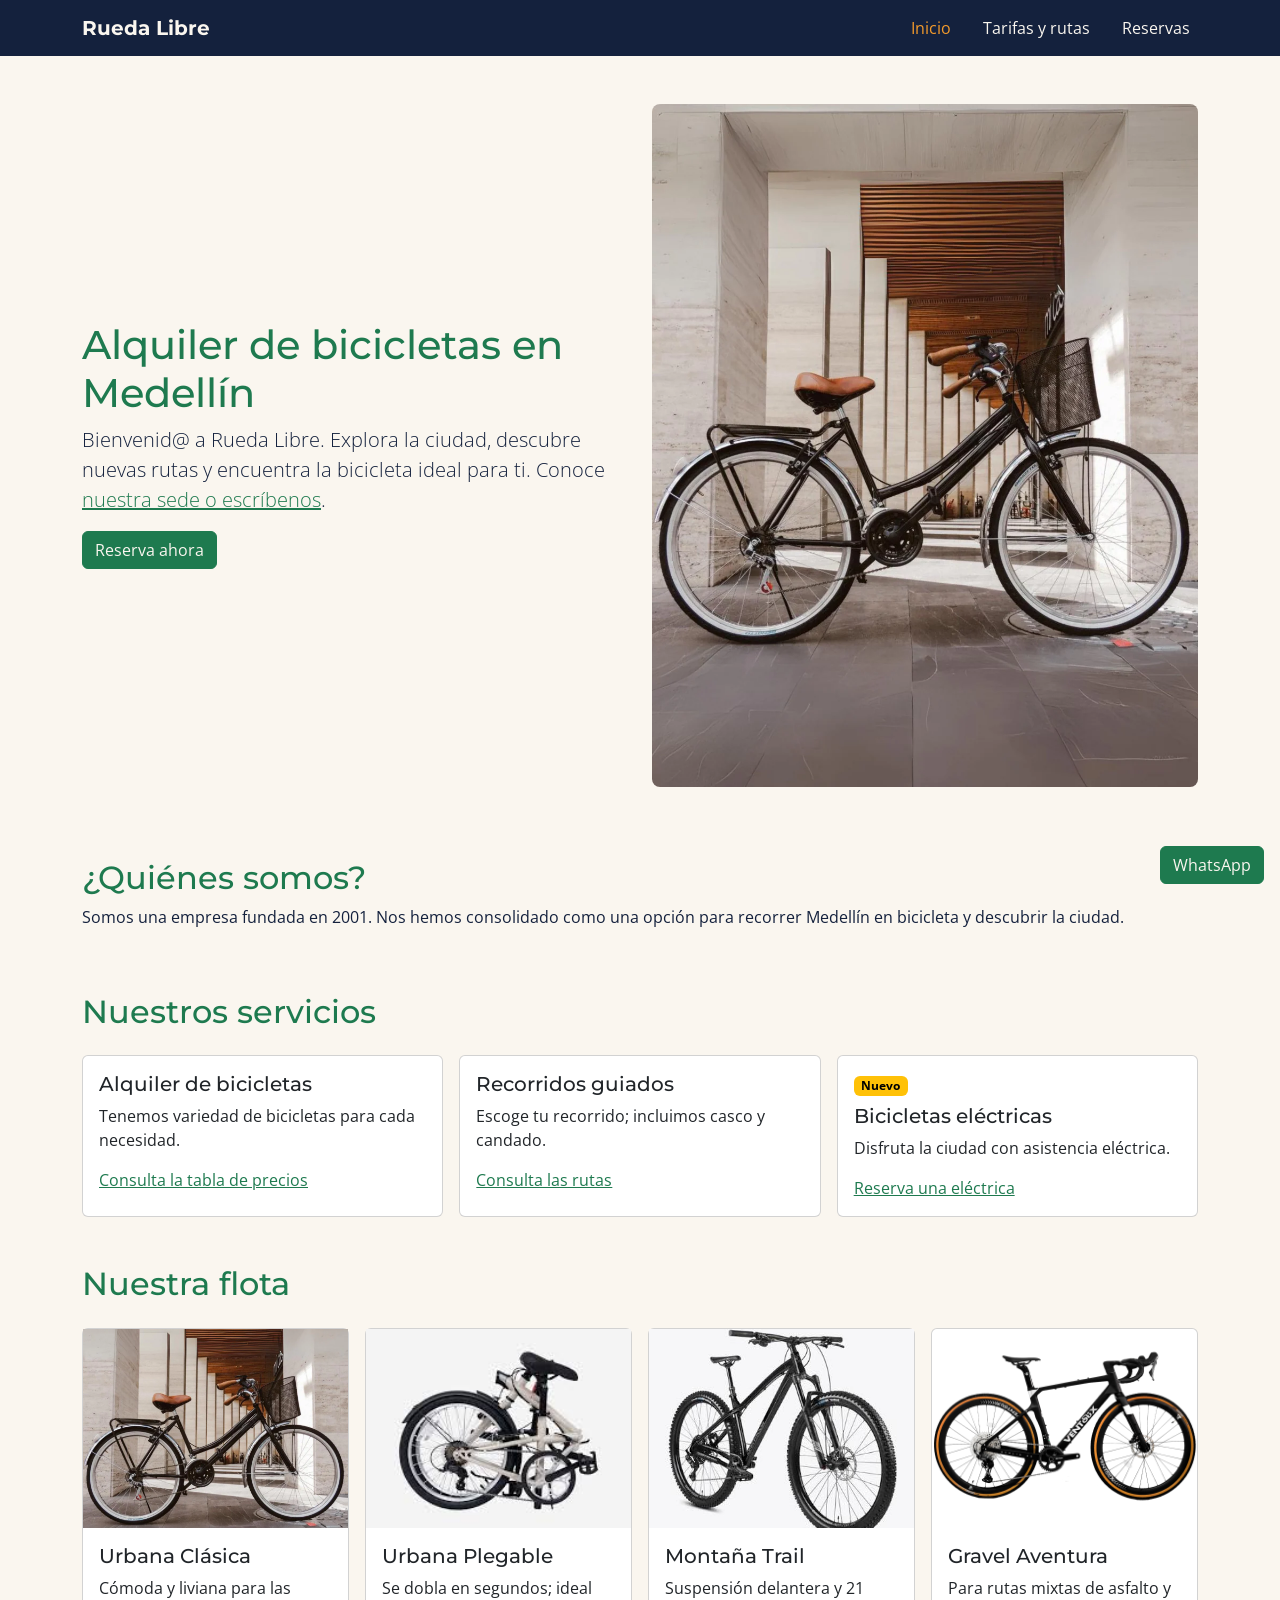
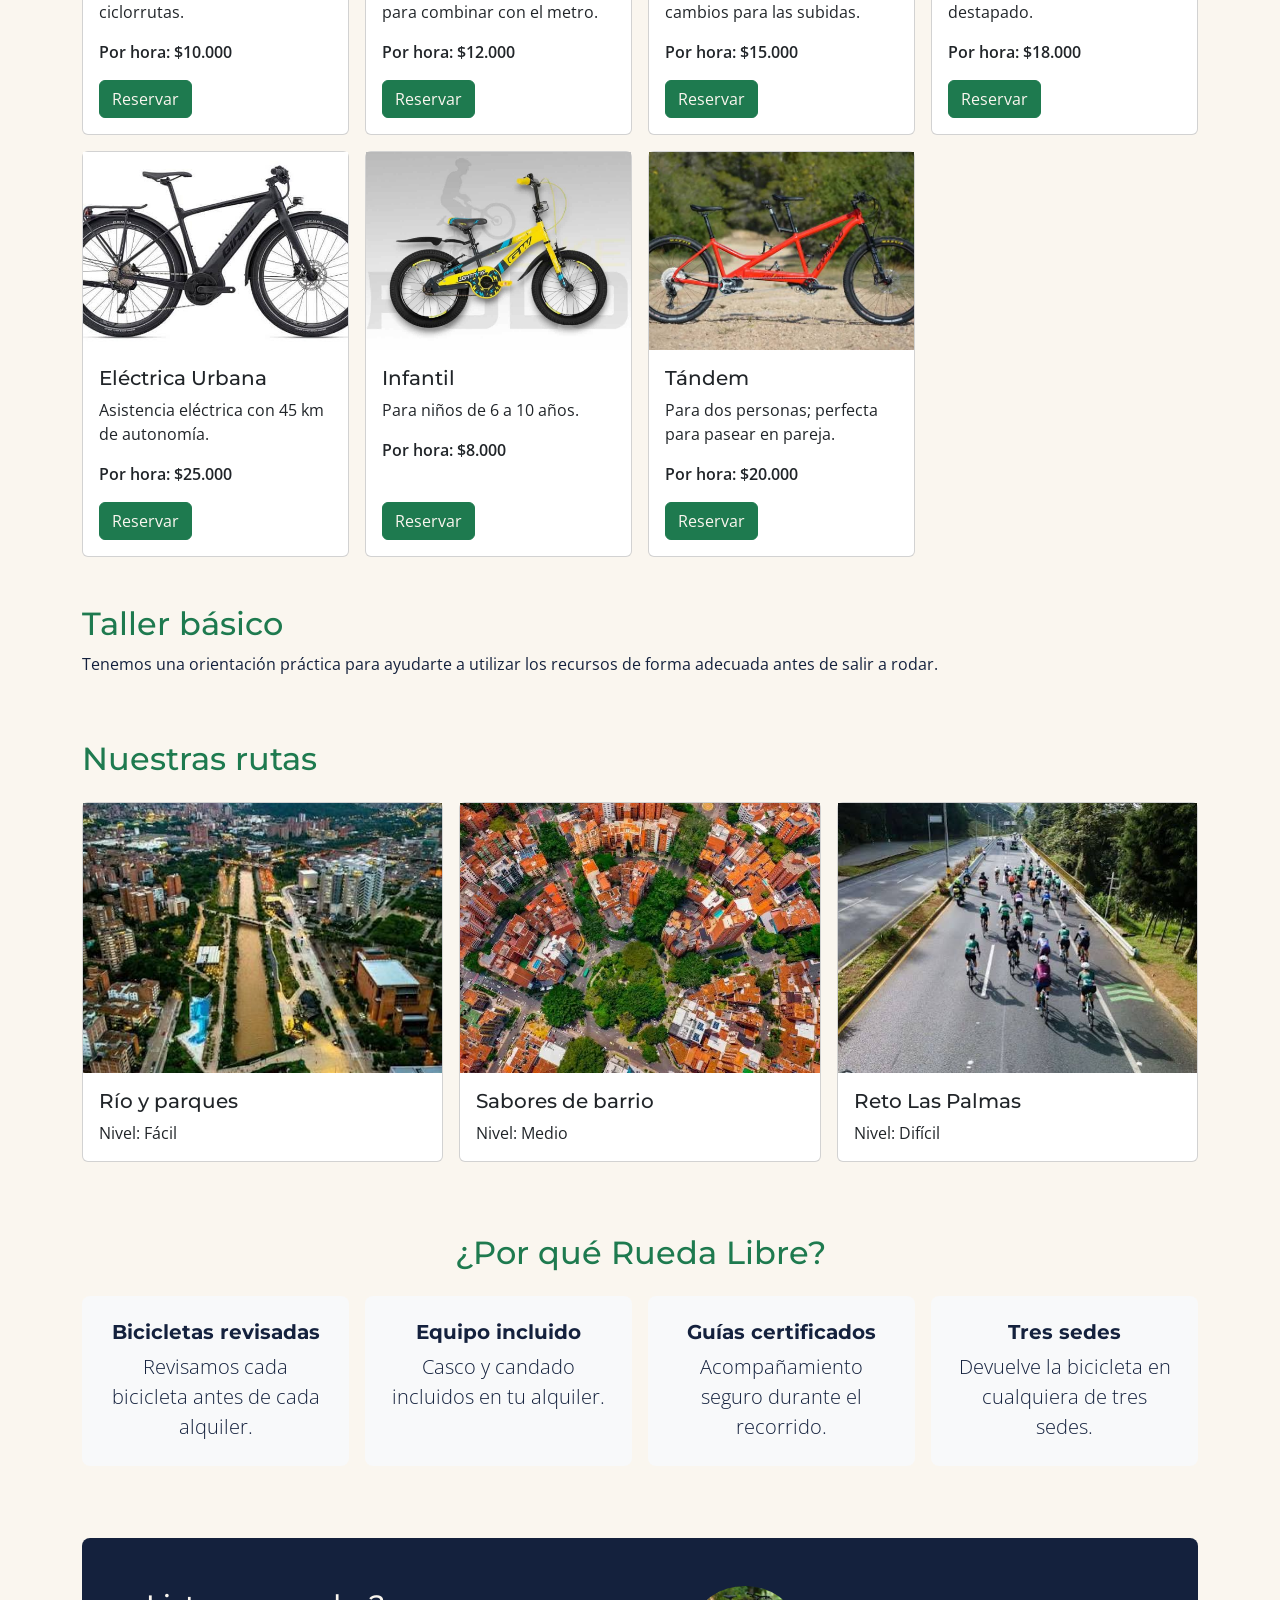
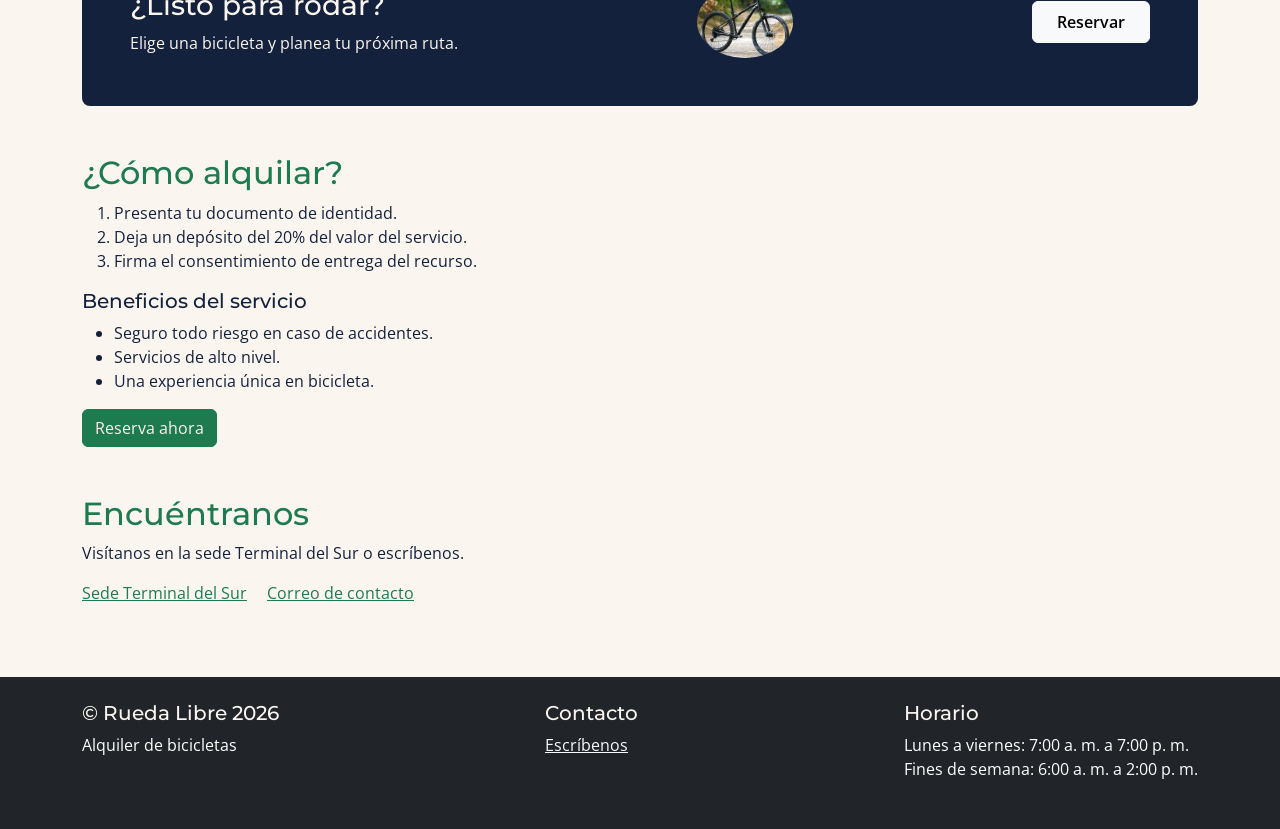
==== commit 2fa73e95: "Imagenes de rutas actualizadas" ====
--- a/index.html
+++ b/index.html
@@ -136,15 +136,15 @@
         <h2 id="titulo-rutas" class="mb-4">Nuestras rutas</h2>
         <div class="row row-cols-1 row-cols-md-3 g-3">
           <article class="col"><div class="card h-100">
-            <div class="ratio ratio-4x3"><img class="object-fit-cover" src="img/imagen-ruta-cicla.jpeg" alt="Ruta Río y parques" /></div>
+            <div class="ratio ratio-4x3"><img class="object-fit-cover" src="img/Rio-parques.jpeg" alt="Ruta Río y parques" /></div>
             <div class="card-body"><h3 class="h5">Río y parques</h3><p class="mb-0">Nivel: Fácil</p></div>
           </div></article>
           <article class="col"><div class="card h-100">
-            <div class="ratio ratio-4x3"><img class="object-fit-cover" src="img/imagen-ruta-cicla.jpeg" alt="Ruta Sabores de barrio" /></div>
+            <div class="ratio ratio-4x3"><img class="object-fit-cover" src="img/imagen-barrios.jpeg" alt="Ruta Sabores de barrio" /></div>
             <div class="card-body"><h3 class="h5">Sabores de barrio</h3><p class="mb-0">Nivel: Medio</p></div>
           </div></article>
           <article class="col"><div class="card h-100">
-            <div class="ratio ratio-4x3"><img class="object-fit-cover" src="img/imagen-ruta-cicla.jpeg" alt="Ruta Reto Las Palmas" /></div>
+            <div class="ratio ratio-4x3"><img class="object-fit-cover" src="img/palmas.jpeg" alt="Ruta Reto Las Palmas" /></div>
             <div class="card-body"><h3 class="h5">Reto Las Palmas</h3><p class="mb-0">Nivel: Difícil</p></div>
           </div></article>
         </div>
